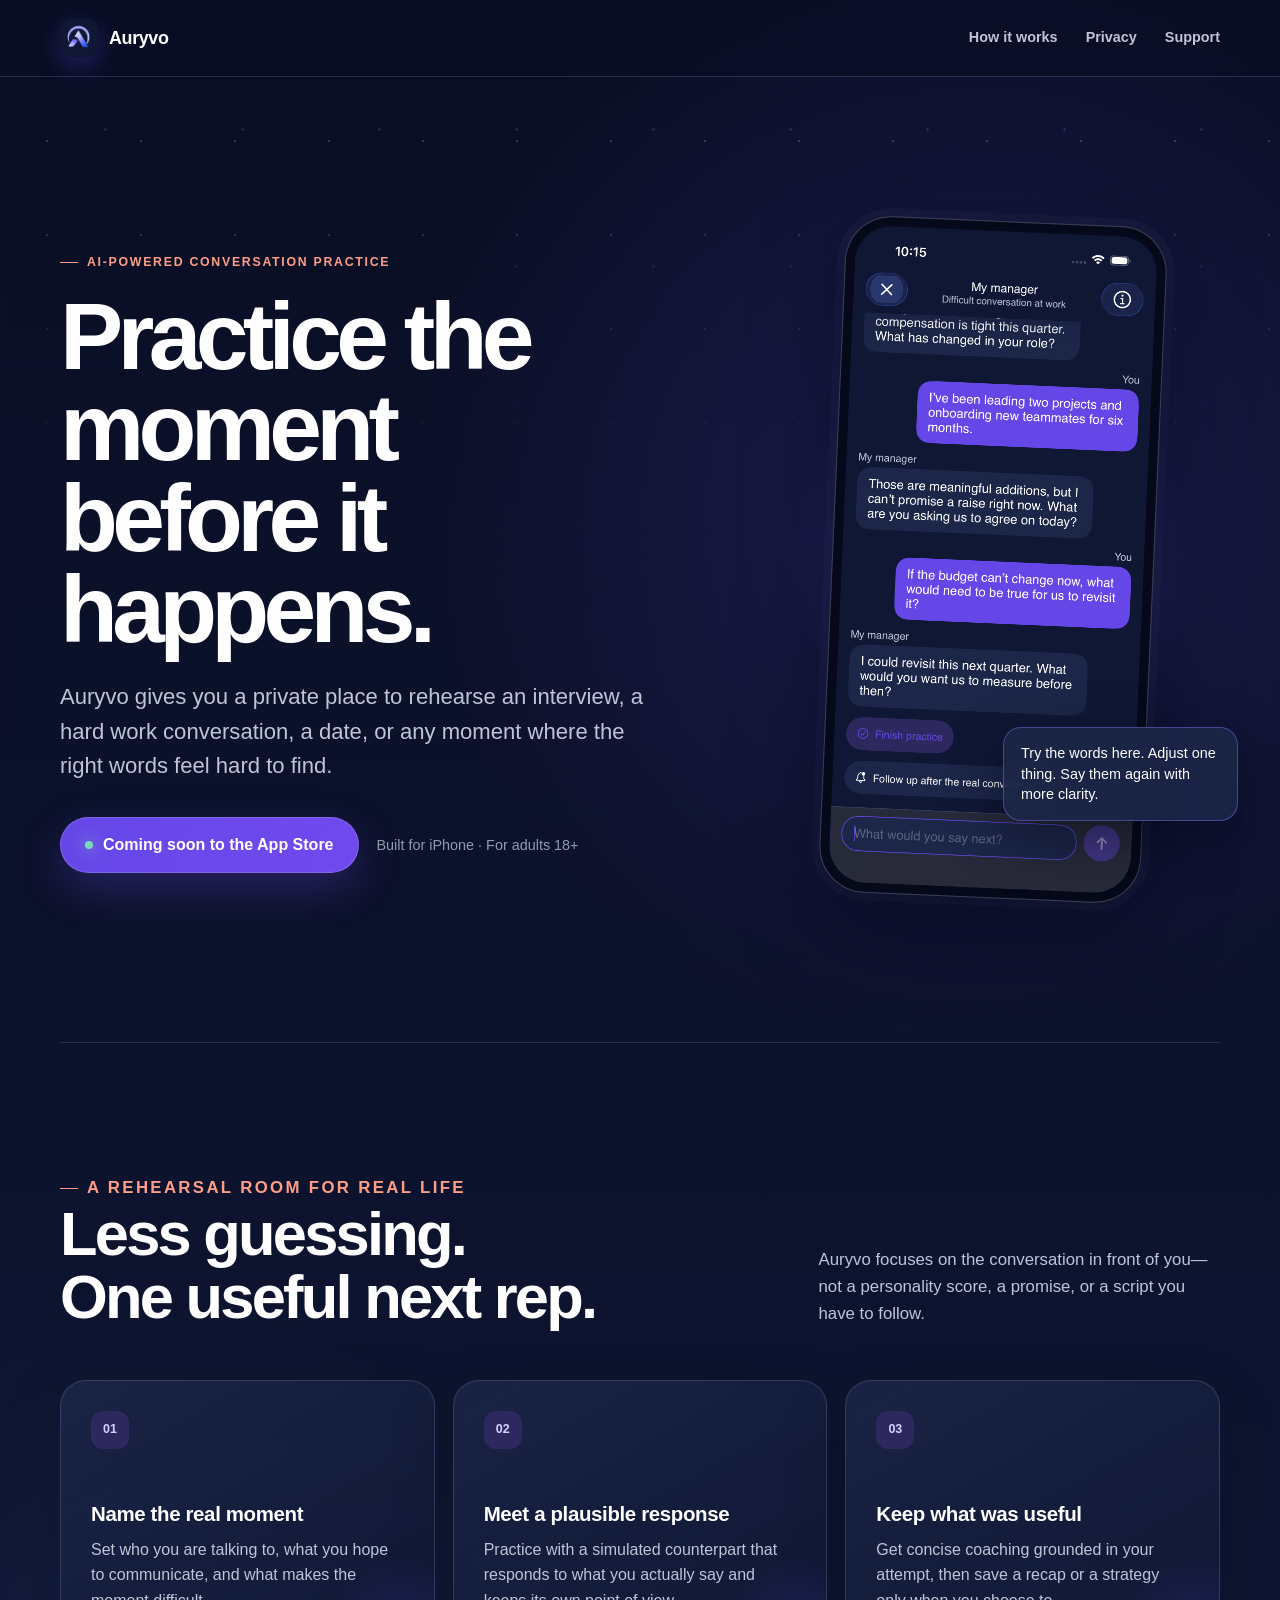
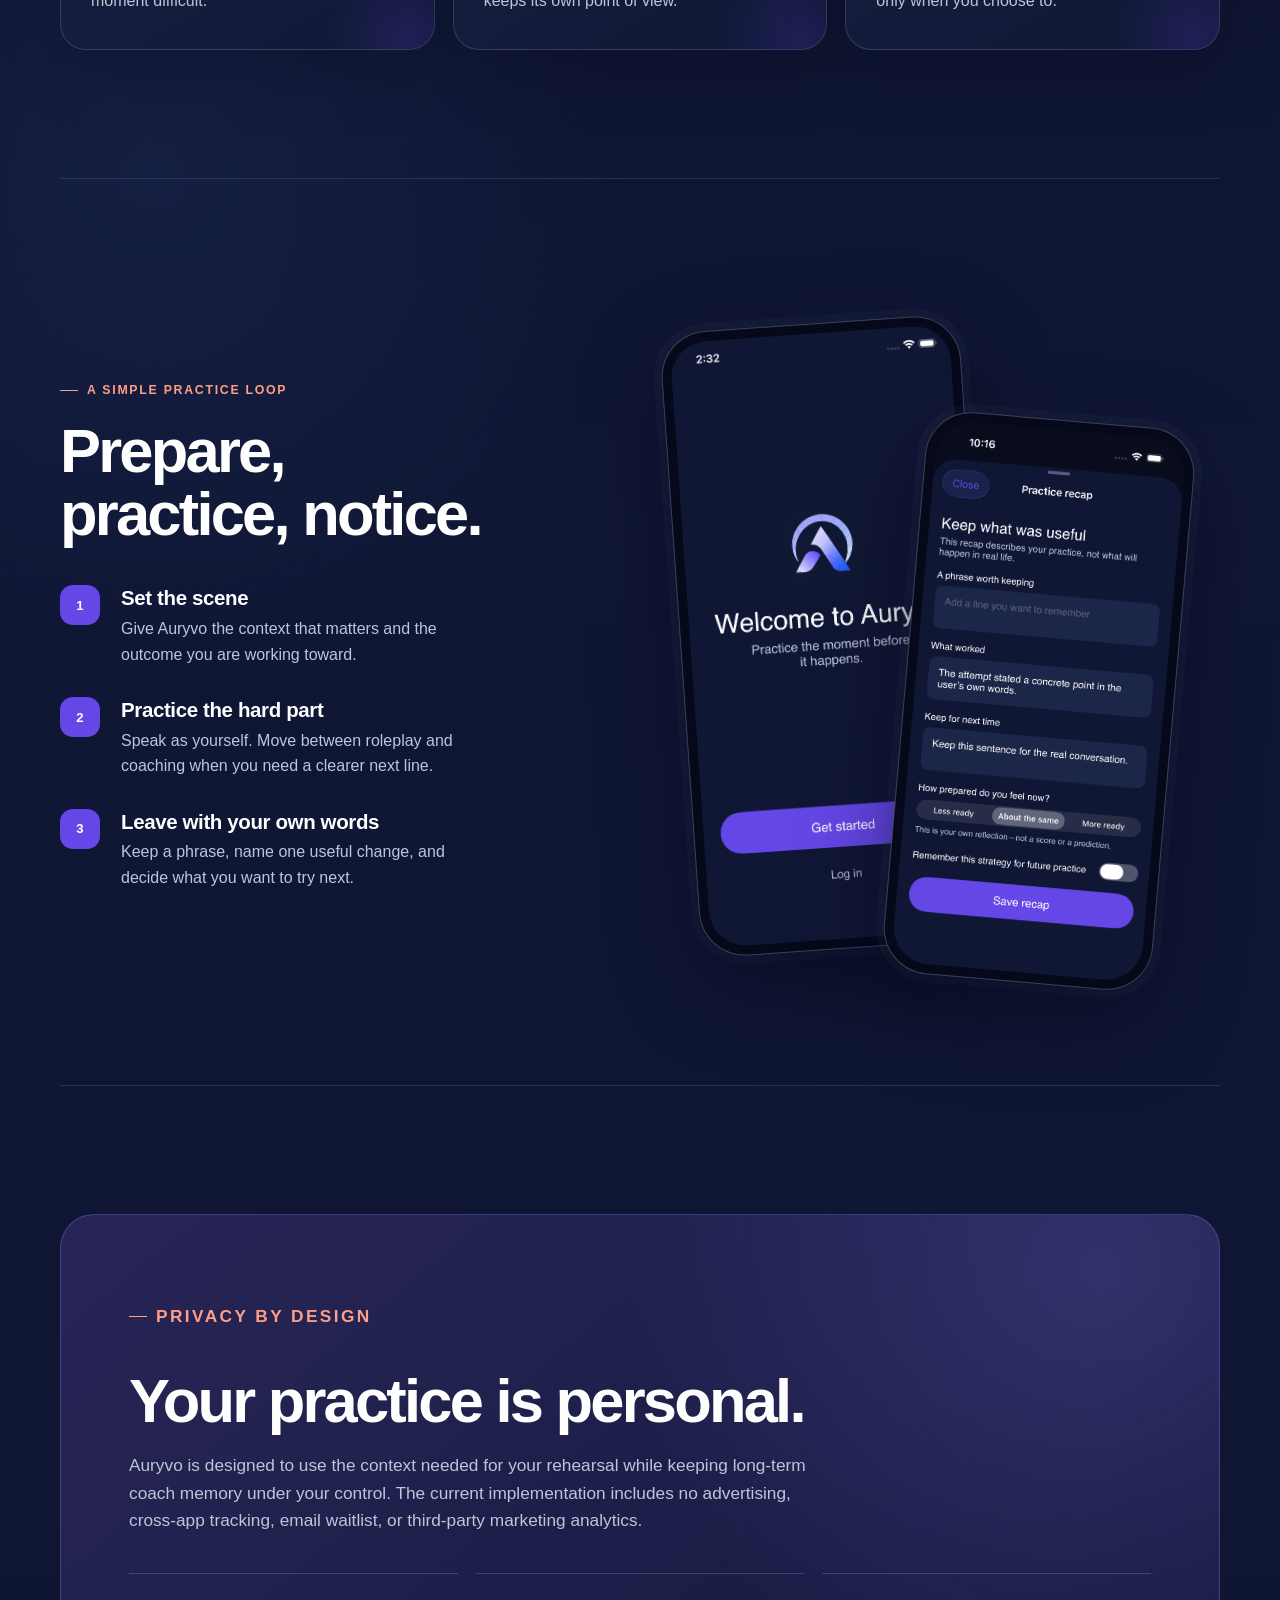
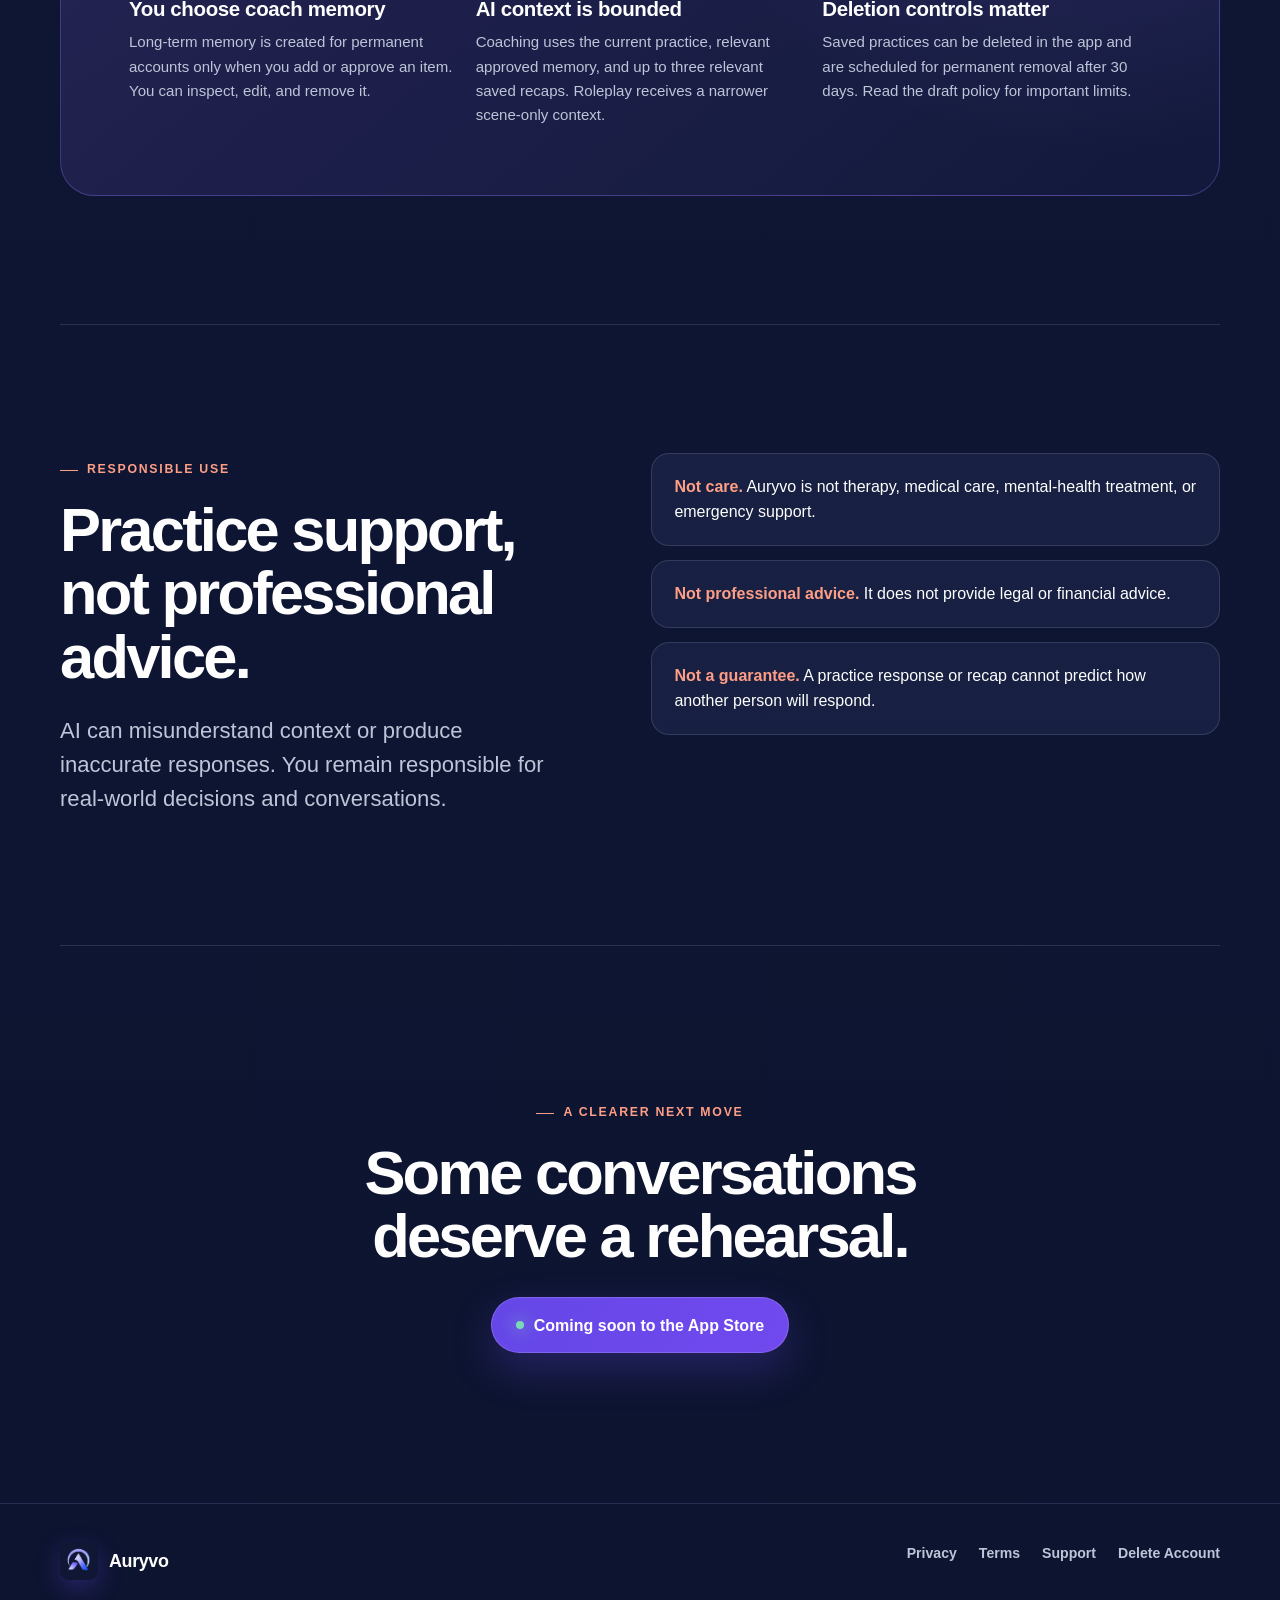
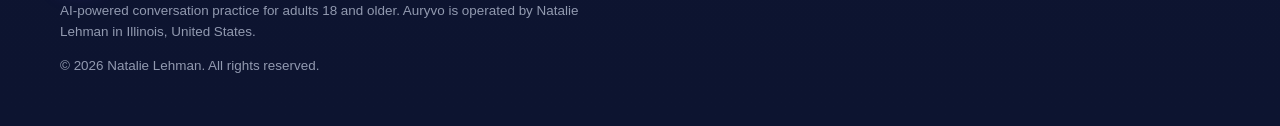
==== index.html @ cd807612 "Launch Auryvo website" ====
<!doctype html>
<html lang="en">
<head>
  <meta charset="utf-8">
  <meta name="viewport" content="width=device-width, initial-scale=1">
  <meta name="theme-color" content="#101735">
  <meta name="description" content="Auryvo is an AI-powered conversation-practice tool that helps you rehearse a real moment, try your words, and keep what was useful.">
  <meta property="og:type" content="website">
  <meta property="og:site_name" content="Auryvo">
  <meta property="og:title" content="Auryvo — Practice the moment before it happens">
  <meta property="og:description" content="Rehearse a real conversation, meet a plausible response, and leave with a clearer next move.">
  <meta property="og:url" content="https://getauryvo.com/">
  <meta property="og:image" content="https://getauryvo.com/assets/app-icon.png">
  <meta property="og:image:width" content="1024">
  <meta property="og:image:height" content="1024">
  <meta property="og:image:alt" content="Auryvo app icon">
  <meta name="twitter:card" content="summary">
  <meta name="twitter:title" content="Auryvo — Practice the moment before it happens">
  <meta name="twitter:description" content="Rehearse a real conversation, meet a plausible response, and leave with a clearer next move.">
  <link rel="canonical" href="https://getauryvo.com/">
  <link rel="icon" type="image/png" href="/assets/brand-icon.png">
  <link rel="stylesheet" href="/assets/styles.css">
  <title>Auryvo — Practice the moment before it happens</title>
</head>
<body>
  <a class="skip-link" href="#main">Skip to main content</a>
  <div class="site-shell">
    <header class="site-header">
      <nav class="nav wrap" aria-label="Main navigation">
        <a class="brand" href="/" aria-current="page">
          <img src="/assets/brand-icon.png" width="38" height="38" alt="">
          <span>Auryvo</span>
        </a>
        <div class="nav-links">
          <a href="#how-it-works">How it works</a>
          <a href="#privacy">Privacy</a>
          <a href="/support/">Support</a>
        </div>
      </nav>
    </header>

    <main id="main">
      <section class="hero wrap" aria-labelledby="hero-title">
        <div class="hero-copy">
          <p class="eyebrow">AI-powered conversation practice</p>
          <h1 id="hero-title">Practice the moment before it happens.</h1>
          <p class="lede">Auryvo gives you a private place to rehearse an interview, a hard work conversation, a date, or any moment where the right words feel hard to find.</p>
          <div class="hero-actions">
            <div class="availability" aria-label="Coming soon to the Apple App Store">Coming soon to the App Store</div>
            <p class="hero-note">Built for iPhone · For adults 18+</p>
          </div>
        </div>
        <div class="hero-visual" aria-label="Preview of a conversation rehearsal in Auryvo">
          <figure class="phone">
            <img src="/assets/roleplay.png" width="1206" height="2622" alt="Auryvo roleplay screen showing a practice conversation with a manager">
          </figure>
          <p class="floating-note">Try the words here. Adjust one thing. Say them again with more clarity.</p>
        </div>
      </section>

      <section class="section section-rule wrap" aria-labelledby="benefits-title">
        <div class="section-heading">
          <div>
            <p class="eyebrow">A rehearsal room for real life</p>
            <h2 id="benefits-title">Less guessing.<br>One useful next rep.</h2>
          </div>
          <p>Auryvo focuses on the conversation in front of you—not a personality score, a promise, or a script you have to follow.</p>
        </div>
        <div class="benefit-grid">
          <article class="feature-card">
            <span class="feature-index" aria-hidden="true">01</span>
            <h3>Name the real moment</h3>
            <p>Set who you are talking to, what you hope to communicate, and what makes the moment difficult.</p>
          </article>
          <article class="feature-card">
            <span class="feature-index" aria-hidden="true">02</span>
            <h3>Meet a plausible response</h3>
            <p>Practice with a simulated counterpart that responds to what you actually say and keeps its own point of view.</p>
          </article>
          <article class="feature-card">
            <span class="feature-index" aria-hidden="true">03</span>
            <h3>Keep what was useful</h3>
            <p>Get concise coaching grounded in your attempt, then save a recap or a strategy only when you choose to.</p>
          </article>
        </div>
      </section>

      <section class="section section-rule wrap" id="how-it-works" aria-labelledby="flow-title">
        <div class="practice-showcase">
          <div>
            <p class="eyebrow">A simple practice loop</p>
            <h2 id="flow-title">Prepare, practice, notice.</h2>
            <ol class="steps">
              <li class="step">
                <span class="step-number" aria-hidden="true">1</span>
                <div>
                  <h3>Set the scene</h3>
                  <p>Give Auryvo the context that matters and the outcome you are working toward.</p>
                </div>
              </li>
              <li class="step">
                <span class="step-number" aria-hidden="true">2</span>
                <div>
                  <h3>Practice the hard part</h3>
                  <p>Speak as yourself. Move between roleplay and coaching when you need a clearer next line.</p>
                </div>
              </li>
              <li class="step">
                <span class="step-number" aria-hidden="true">3</span>
                <div>
                  <h3>Leave with your own words</h3>
                  <p>Keep a phrase, name one useful change, and decide what you want to try next.</p>
                </div>
              </li>
            </ol>
          </div>
          <div class="screen-stack" aria-label="Auryvo welcome and practice recap previews">
            <figure class="phone">
              <img src="/assets/welcome.png" width="1170" height="2532" loading="lazy" alt="Auryvo welcome screen">
            </figure>
            <figure class="phone secondary">
              <img src="/assets/recap.png" width="1206" height="2622" loading="lazy" alt="Auryvo practice recap screen with a user-controlled memory option">
            </figure>
          </div>
        </div>
      </section>

      <section class="section section-rule wrap" id="privacy" aria-labelledby="privacy-title">
        <div class="privacy-panel">
          <p class="eyebrow">Privacy by design</p>
          <h2 id="privacy-title">Your practice is personal.</h2>
          <p>Auryvo is designed to use the context needed for your rehearsal while keeping long-term coach memory under your control. The current implementation includes no advertising, cross-app tracking, email waitlist, or third-party marketing analytics.</p>
          <div class="privacy-grid">
            <article>
              <h3>You choose coach memory</h3>
              <p>Long-term memory is created for permanent accounts only when you add or approve an item. You can inspect, edit, and remove it.</p>
            </article>
            <article>
              <h3>AI context is bounded</h3>
              <p>Coaching uses the current practice, relevant approved memory, and up to three relevant saved recaps. Roleplay receives a narrower scene-only context.</p>
            </article>
            <article>
              <h3>Deletion controls matter</h3>
              <p>Saved practices can be deleted in the app and are scheduled for permanent removal after 30 days. Read the draft policy for important limits.</p>
            </article>
          </div>
        </div>
      </section>

      <section class="section section-rule wrap" aria-labelledby="responsible-title">
        <div class="responsible">
          <div>
            <p class="eyebrow">Responsible use</p>
            <h2 id="responsible-title">Practice support, not professional advice.</h2>
            <p class="lede">AI can misunderstand context or produce inaccurate responses. You remain responsible for real-world decisions and conversations.</p>
          </div>
          <ul class="boundary-list">
            <li><strong>Not care.</strong> Auryvo is not therapy, medical care, mental-health treatment, or emergency support.</li>
            <li><strong>Not professional advice.</strong> It does not provide legal or financial advice.</li>
            <li><strong>Not a guarantee.</strong> A practice response or recap cannot predict how another person will respond.</li>
          </ul>
        </div>
      </section>

      <section class="closing section-rule wrap" aria-labelledby="closing-title">
        <p class="eyebrow">A clearer next move</p>
        <h2 id="closing-title">Some conversations deserve a rehearsal.</h2>
        <div class="availability" aria-label="Coming soon to the Apple App Store">Coming soon to the App Store</div>
      </section>
    </main>

    <footer class="site-footer">
      <div class="footer-inner wrap">
        <div class="footer-meta">
          <a class="brand" href="/">
            <img src="/assets/brand-icon.png" width="38" height="38" alt="">
            <span>Auryvo</span>
          </a>
          <p>AI-powered conversation practice for adults 18 and older. Auryvo is operated by Natalie Lehman in Illinois, United States.</p>
          <p>© 2026 Natalie Lehman. All rights reserved.</p>
        </div>
        <nav class="footer-links" aria-label="Legal and support">
          <a href="/privacy/">Privacy</a>
          <a href="/terms/">Terms</a>
          <a href="/support/">Support</a>
          <a href="/delete-account/">Delete Account</a>
        </nav>
      </div>
    </footer>
  </div>
</body>
</html>
---- assets/styles.css ----
:root {
  color-scheme: dark;
  --ink: #fefefe;
  --muted: #bec5d8;
  --placeholder: #929ab0;
  --surface: #101735;
  --surface-deep: #090e24;
  --panel: #1c2648;
  --panel-violet: #2d285e;
  --border: #3d486b;
  --primary: #6547e7;
  --primary-pressed: #5136c9;
  --violet: #9278ff;
  --blue: #5c8cfd;
  --coral: #ff9e86;
  --success: #7ad9b7;
  --danger: #ff9aae;
  --shadow: 0 30px 90px rgba(2, 5, 20, 0.46);
  --content: 1160px;
}

* {
  box-sizing: border-box;
}

html {
  scroll-behavior: smooth;
  background: var(--surface-deep);
}

body {
  min-width: 320px;
  margin: 0;
  color: var(--ink);
  background:
    radial-gradient(circle at 76% 10%, rgba(101, 71, 231, 0.2), transparent 35rem),
    radial-gradient(circle at 12% 36%, rgba(92, 140, 253, 0.08), transparent 30rem),
    linear-gradient(180deg, var(--surface-deep) 0%, var(--surface) 42%, #0d1430 100%);
  font-family: "Satoshi", ui-sans-serif, -apple-system, BlinkMacSystemFont, "Segoe UI", sans-serif;
  font-size: 16px;
  line-height: 1.6;
  -webkit-font-smoothing: antialiased;
  text-rendering: optimizeLegibility;
}

body::before {
  position: fixed;
  z-index: 0;
  inset: 0;
  pointer-events: none;
  content: "";
  opacity: 0.4;
  background-image:
    radial-gradient(circle, rgba(255, 255, 255, 0.62) 0 1px, transparent 1.4px),
    radial-gradient(circle, rgba(146, 120, 255, 0.72) 0 1px, transparent 1.5px);
  background-position: 0 0, 37px 61px;
  background-size: 94px 94px, 137px 137px;
  mask-image: linear-gradient(to bottom, black 0%, transparent 56%);
  animation: sky-drift 26s linear infinite alternate;
}

@keyframes sky-drift {
  to { transform: translate3d(0, 18px, 0); }
}

@media (prefers-reduced-motion: reduce) {
  html { scroll-behavior: auto; }
  body::before { animation: none; }
  *, *::before, *::after {
    animation-duration: 0.01ms !important;
    animation-iteration-count: 1 !important;
    transition-duration: 0.01ms !important;
  }
}

img {
  display: block;
  max-width: 100%;
}

a {
  color: #c8bdff;
  text-decoration-thickness: 0.08em;
  text-underline-offset: 0.22em;
}

a:hover {
  color: #e4deff;
}

a:focus-visible,
button:focus-visible,
[tabindex]:focus-visible {
  outline: 3px solid var(--coral);
  outline-offset: 4px;
  border-radius: 8px;
}

.skip-link {
  position: fixed;
  z-index: 100;
  top: 12px;
  left: 12px;
  padding: 10px 16px;
  color: var(--surface-deep);
  background: var(--ink);
  border-radius: 999px;
  transform: translateY(-150%);
}

.skip-link:focus {
  transform: translateY(0);
}

.site-shell {
  position: relative;
  z-index: 1;
  min-height: 100vh;
  overflow: hidden;
}

.wrap {
  width: min(var(--content), calc(100% - 40px));
  margin-inline: auto;
}

.site-header {
  border-bottom: 1px solid rgba(61, 72, 107, 0.56);
  background: rgba(9, 14, 36, 0.7);
  backdrop-filter: blur(18px);
}

.nav {
  display: flex;
  min-height: 76px;
  align-items: center;
  justify-content: space-between;
  gap: 28px;
}

.brand {
  display: inline-flex;
  align-items: center;
  gap: 11px;
  color: var(--ink);
  font-size: 1.12rem;
  font-weight: 700;
  letter-spacing: -0.02em;
  text-decoration: none;
}

.brand img {
  width: 38px;
  height: 38px;
  border-radius: 10px;
  box-shadow: 0 8px 24px rgba(101, 71, 231, 0.32);
}

.nav-links {
  display: flex;
  align-items: center;
  gap: clamp(14px, 2.2vw, 28px);
}

.nav-links a {
  color: var(--muted);
  font-size: 0.9rem;
  font-weight: 650;
  text-decoration: none;
}

.nav-links a[aria-current="page"],
.nav-links a:hover {
  color: var(--ink);
}

main {
  display: block;
}

.hero {
  display: grid;
  min-height: 780px;
  grid-template-columns: minmax(0, 1.04fr) minmax(340px, 0.78fr);
  align-items: center;
  gap: clamp(48px, 8vw, 110px);
  padding-block: clamp(76px, 10vw, 132px);
}

.hero-copy {
  max-width: 690px;
}

.eyebrow {
  display: inline-flex;
  align-items: center;
  gap: 9px;
  margin: 0 0 18px;
  color: var(--coral);
  font-size: 0.77rem;
  font-weight: 800;
  letter-spacing: 0.14em;
  text-transform: uppercase;
}

.eyebrow::before {
  width: 18px;
  height: 1px;
  content: "";
  background: currentColor;
}

h1,
h2,
h3 {
  color: var(--ink);
  font-weight: 650;
  text-wrap: balance;
}

h1 {
  max-width: 880px;
  margin: 0;
  font-size: clamp(3.3rem, 7.4vw, 6.7rem);
  line-height: 0.96;
  letter-spacing: -0.06em;
}

h2 {
  margin: 0;
  font-size: clamp(2.2rem, 4.8vw, 4.3rem);
  line-height: 1.03;
  letter-spacing: -0.045em;
}

h3 {
  margin: 0;
  font-size: 1.28rem;
  line-height: 1.25;
  letter-spacing: -0.018em;
}

p,
li {
  color: var(--muted);
}

.lede {
  max-width: 640px;
  margin: 26px 0 0;
  font-size: clamp(1.13rem, 2vw, 1.38rem);
  line-height: 1.55;
}

.hero-actions {
  display: flex;
  flex-wrap: wrap;
  align-items: center;
  gap: 18px;
  margin-top: 34px;
}

.availability {
  display: inline-flex;
  min-height: 56px;
  align-items: center;
  justify-content: center;
  gap: 10px;
  padding: 0 24px;
  color: white;
  background: linear-gradient(110deg, var(--primary), #7149ee);
  border: 1px solid rgba(255, 255, 255, 0.16);
  border-radius: 999px;
  box-shadow: 0 16px 42px rgba(101, 71, 231, 0.28);
  font-weight: 720;
}

.availability::before {
  width: 8px;
  height: 8px;
  content: "";
  background: var(--success);
  border-radius: 999px;
  box-shadow: 0 0 16px var(--success);
}

.hero-note {
  margin: 0;
  color: var(--placeholder);
  font-size: 0.9rem;
}

.hero-visual {
  position: relative;
  display: flex;
  min-height: 610px;
  align-items: center;
  justify-content: center;
}

.hero-visual::before {
  position: absolute;
  width: 430px;
  max-width: 92vw;
  aspect-ratio: 1;
  content: "";
  background: radial-gradient(circle, rgba(146, 120, 255, 0.4), rgba(92, 140, 253, 0.08) 46%, transparent 70%);
  filter: blur(4px);
}

.phone {
  position: relative;
  z-index: 1;
  width: min(322px, 76vw);
  padding: 9px;
  overflow: hidden;
  background: #05091a;
  border: 1px solid rgba(194, 204, 237, 0.28);
  border-radius: 46px;
  box-shadow: var(--shadow), 0 0 0 8px rgba(61, 72, 107, 0.13);
  transform: rotate(2.5deg);
}

.phone img {
  width: 100%;
  height: auto;
  border-radius: 37px;
}

.floating-note {
  position: absolute;
  z-index: 2;
  right: -4%;
  bottom: 11%;
  max-width: 235px;
  padding: 15px 17px;
  color: var(--ink);
  background: rgba(28, 38, 72, 0.9);
  border: 1px solid rgba(146, 120, 255, 0.4);
  border-radius: 18px;
  box-shadow: 0 18px 54px rgba(1, 4, 17, 0.45);
  backdrop-filter: blur(16px);
  font-size: 0.9rem;
  line-height: 1.45;
}

.section {
  padding-block: clamp(76px, 10vw, 128px);
}

.section-rule {
  border-top: 1px solid rgba(61, 72, 107, 0.56);
}

.section-heading {
  display: grid;
  grid-template-columns: minmax(0, 1.05fr) minmax(260px, 0.6fr);
  align-items: end;
  gap: 56px;
  margin-bottom: 52px;
}

.section-heading p {
  max-width: 500px;
  margin: 0;
  font-size: 1.05rem;
}

.benefit-grid,
.privacy-grid,
.support-grid {
  display: grid;
  grid-template-columns: repeat(3, minmax(0, 1fr));
  gap: 18px;
}

.feature-card,
.support-card {
  position: relative;
  min-height: 270px;
  padding: 30px;
  overflow: hidden;
  background: linear-gradient(150deg, rgba(28, 38, 72, 0.86), rgba(16, 23, 53, 0.78));
  border: 1px solid rgba(61, 72, 107, 0.76);
  border-radius: 26px;
  box-shadow: 0 22px 65px rgba(2, 5, 20, 0.17);
}

.feature-card::after {
  position: absolute;
  right: -60px;
  bottom: -75px;
  width: 170px;
  height: 170px;
  content: "";
  background: radial-gradient(circle, rgba(101, 71, 231, 0.19), transparent 68%);
}

.feature-index {
  display: inline-flex;
  width: 38px;
  height: 38px;
  align-items: center;
  justify-content: center;
  margin-bottom: 52px;
  color: #d8d0ff;
  background: var(--panel-violet);
  border-radius: 12px;
  font-size: 0.78rem;
  font-weight: 800;
}

.feature-card p,
.support-card p {
  margin: 10px 0 0;
}

.practice-showcase {
  display: grid;
  grid-template-columns: minmax(0, 0.78fr) minmax(430px, 1.15fr);
  align-items: center;
  gap: clamp(46px, 8vw, 108px);
}

.steps {
  display: grid;
  gap: 30px;
  margin: 40px 0 0;
  padding: 0;
  list-style: none;
}

.step {
  display: grid;
  grid-template-columns: 44px 1fr;
  gap: 17px;
}

.step-number {
  display: inline-flex;
  width: 40px;
  height: 40px;
  align-items: center;
  justify-content: center;
  color: var(--ink);
  background: var(--primary);
  border-radius: 13px;
  font-size: 0.82rem;
  font-weight: 800;
}

.step p {
  margin: 5px 0 0;
}

.screen-stack {
  position: relative;
  min-height: 650px;
}

.screen-stack .phone {
  position: absolute;
  top: 0;
  left: 8%;
  width: min(300px, 62vw);
  transform: rotate(-4deg);
}

.screen-stack .phone.secondary {
  z-index: 2;
  top: 96px;
  right: 1%;
  left: auto;
  width: min(270px, 56vw);
  transform: rotate(5deg);
}

.privacy-panel {
  position: relative;
  padding: clamp(32px, 6vw, 68px);
  overflow: hidden;
  background:
    radial-gradient(circle at 90% 10%, rgba(146, 120, 255, 0.2), transparent 30rem),
    linear-gradient(140deg, rgba(45, 40, 94, 0.84), rgba(18, 26, 60, 0.92));
  border: 1px solid rgba(146, 120, 255, 0.32);
  border-radius: 34px;
}

.privacy-panel > p {
  max-width: 700px;
  margin: 20px 0 38px;
  font-size: 1.08rem;
}

.privacy-grid article {
  padding: 22px 0 0;
  border-top: 1px solid rgba(190, 197, 216, 0.22);
}

.privacy-grid p {
  margin: 9px 0 0;
  font-size: 0.94rem;
}

.responsible {
  display: grid;
  grid-template-columns: minmax(0, 0.86fr) minmax(340px, 1fr);
  align-items: start;
  gap: clamp(46px, 8vw, 110px);
}

.boundary-list {
  display: grid;
  gap: 14px;
  margin: 0;
  padding: 0;
  list-style: none;
}

.boundary-list li {
  padding: 20px 22px;
  color: var(--ink);
  background: rgba(28, 38, 72, 0.72);
  border: 1px solid rgba(61, 72, 107, 0.72);
  border-radius: 18px;
}

.boundary-list strong {
  color: var(--coral);
}

.closing {
  padding-block: clamp(90px, 12vw, 150px);
  text-align: center;
}

.closing h2 {
  max-width: 850px;
  margin-inline: auto;
}

.closing .availability {
  margin-top: 30px;
}

.site-footer {
  padding-block: 38px 50px;
  border-top: 1px solid rgba(61, 72, 107, 0.56);
}

.footer-inner {
  display: flex;
  align-items: flex-start;
  justify-content: space-between;
  gap: 32px;
}

.footer-meta {
  max-width: 520px;
}

.footer-meta p {
  margin: 12px 0 0;
  color: var(--placeholder);
  font-size: 0.84rem;
}

.footer-links {
  display: flex;
  flex-wrap: wrap;
  justify-content: flex-end;
  gap: 12px 22px;
}

.footer-links a {
  color: var(--muted);
  font-size: 0.88rem;
  font-weight: 650;
  text-decoration: none;
}

/* Legal and support pages */
.page-hero {
  max-width: 850px;
  padding: clamp(72px, 10vw, 120px) 0 44px;
}

.page-hero h1 {
  font-size: clamp(3rem, 7vw, 5.7rem);
}

.page-hero .lede {
  max-width: 760px;
}

.draft-notice,
.alert-note,
.info-note {
  padding: 18px 20px;
  border-radius: 16px;
}

.draft-notice {
  margin-top: 30px;
  color: #ffe1d8;
  background: rgba(255, 158, 134, 0.09);
  border: 1px solid rgba(255, 158, 134, 0.38);
}

.draft-notice strong,
.alert-note strong,
.info-note strong {
  color: var(--ink);
}

.legal-layout {
  display: grid;
  grid-template-columns: minmax(180px, 240px) minmax(0, 760px);
  align-items: start;
  justify-content: space-between;
  gap: clamp(42px, 8vw, 100px);
  padding-bottom: 120px;
}

.legal-toc {
  position: sticky;
  top: 28px;
  display: grid;
  gap: 8px;
  padding: 18px;
  background: rgba(28, 38, 72, 0.58);
  border: 1px solid rgba(61, 72, 107, 0.68);
  border-radius: 18px;
}

.legal-toc strong {
  margin: 0 0 6px;
  font-size: 0.78rem;
  letter-spacing: 0.12em;
  text-transform: uppercase;
}

.legal-toc a {
  color: var(--muted);
  font-size: 0.86rem;
  text-decoration: none;
}

.legal-copy {
  min-width: 0;
}

.legal-copy section {
  padding: 34px 0;
  border-top: 1px solid rgba(61, 72, 107, 0.62);
  scroll-margin-top: 24px;
}

.legal-copy section:first-child {
  border-top: 0;
}

.legal-copy h2 {
  margin-bottom: 18px;
  font-size: clamp(1.7rem, 3.2vw, 2.25rem);
  letter-spacing: -0.03em;
}

.legal-copy h3 {
  margin-top: 28px;
  margin-bottom: 8px;
}

.legal-copy p,
.legal-copy li {
  line-height: 1.72;
}

.legal-copy ul,
.legal-copy ol {
  padding-left: 1.35rem;
}

.legal-copy li + li {
  margin-top: 10px;
}

.legal-copy strong {
  color: var(--ink);
}

.alert-note {
  margin-block: 20px;
  color: #ffd9e1;
  background: rgba(255, 154, 174, 0.08);
  border-left: 3px solid var(--danger);
}

.info-note {
  margin-block: 20px;
  background: rgba(92, 140, 253, 0.08);
  border-left: 3px solid var(--blue);
}

.support-intro {
  display: grid;
  grid-template-columns: minmax(0, 1fr) auto;
  align-items: end;
  gap: 36px;
  padding-bottom: 52px;
}

.email-link {
  display: inline-flex;
  min-height: 54px;
  align-items: center;
  justify-content: center;
  padding: 0 22px;
  color: white;
  background: var(--primary);
  border-radius: 999px;
  font-weight: 720;
  text-decoration: none;
  white-space: nowrap;
}

.support-grid {
  padding-bottom: 70px;
}

.support-card {
  min-height: 220px;
}

.support-card h2 {
  font-size: 1.45rem;
  letter-spacing: -0.02em;
}

.support-card ul {
  margin: 14px 0 0;
  padding-left: 1.2rem;
}

.crisis-panel {
  margin-bottom: 120px;
  padding: clamp(28px, 5vw, 50px);
  background: rgba(64, 32, 44, 0.54);
  border: 1px solid rgba(255, 154, 174, 0.34);
  border-radius: 28px;
}

.crisis-panel h2 {
  font-size: clamp(1.8rem, 3vw, 2.6rem);
}

.crisis-panel p:last-child {
  margin-bottom: 0;
}

@media (max-width: 900px) {
  .hero {
    min-height: auto;
    grid-template-columns: 1fr;
    padding-top: 88px;
  }

  .hero-copy {
    max-width: 760px;
  }

  .hero-visual {
    min-height: 580px;
  }

  .floating-note {
    right: 10%;
  }

  .section-heading,
  .practice-showcase,
  .responsible {
    grid-template-columns: 1fr;
  }

  .section-heading {
    gap: 20px;
  }

  .benefit-grid,
  .privacy-grid {
    grid-template-columns: 1fr;
  }

  .feature-card {
    min-height: auto;
  }

  .feature-index {
    margin-bottom: 34px;
  }

  .practice-showcase {
    gap: 60px;
  }

  .screen-stack {
    width: min(620px, 100%);
    margin-inline: auto;
  }

  .legal-layout {
    grid-template-columns: 1fr;
  }

  .legal-toc {
    position: static;
    grid-template-columns: repeat(2, minmax(0, 1fr));
  }

  .legal-toc strong {
    grid-column: 1 / -1;
  }

  .support-grid {
    grid-template-columns: repeat(2, minmax(0, 1fr));
  }
}

@media (max-width: 680px) {
  .wrap {
    width: min(100% - 28px, var(--content));
  }

  .nav {
    min-height: auto;
    align-items: flex-start;
    flex-direction: column;
    gap: 14px;
    padding-block: 16px 18px;
  }

  .nav-links {
    width: 100%;
    padding-bottom: 2px;
    overflow-x: auto;
    gap: 20px;
  }

  .nav-links a {
    flex: 0 0 auto;
  }

  .hero {
    gap: 26px;
    padding-top: 66px;
  }

  h1 {
    font-size: clamp(3rem, 16vw, 4.5rem);
  }

  .hero-actions {
    align-items: flex-start;
    flex-direction: column;
  }

  .hero-visual {
    min-height: 540px;
  }

  .phone {
    width: min(286px, 78vw);
    border-radius: 40px;
  }

  .phone img {
    border-radius: 32px;
  }

  .floating-note {
    right: 1%;
    bottom: 5%;
  }

  .screen-stack {
    min-height: 570px;
  }

  .screen-stack .phone {
    left: 0;
    width: 58vw;
  }

  .screen-stack .phone.secondary {
    right: 0;
    width: 53vw;
  }

  .footer-inner {
    align-items: flex-start;
    flex-direction: column;
  }

  .support-intro {
    grid-template-columns: 1fr;
  }

  .footer-links {
    justify-content: flex-start;
  }

  .legal-toc,
  .support-grid {
    grid-template-columns: 1fr;
  }

  .legal-toc strong {
    grid-column: auto;
  }
}

@media (max-width: 400px) {
  .availability {
    width: 100%;
    padding-inline: 16px;
  }

  .floating-note {
    max-width: 190px;
    font-size: 0.82rem;
  }
}
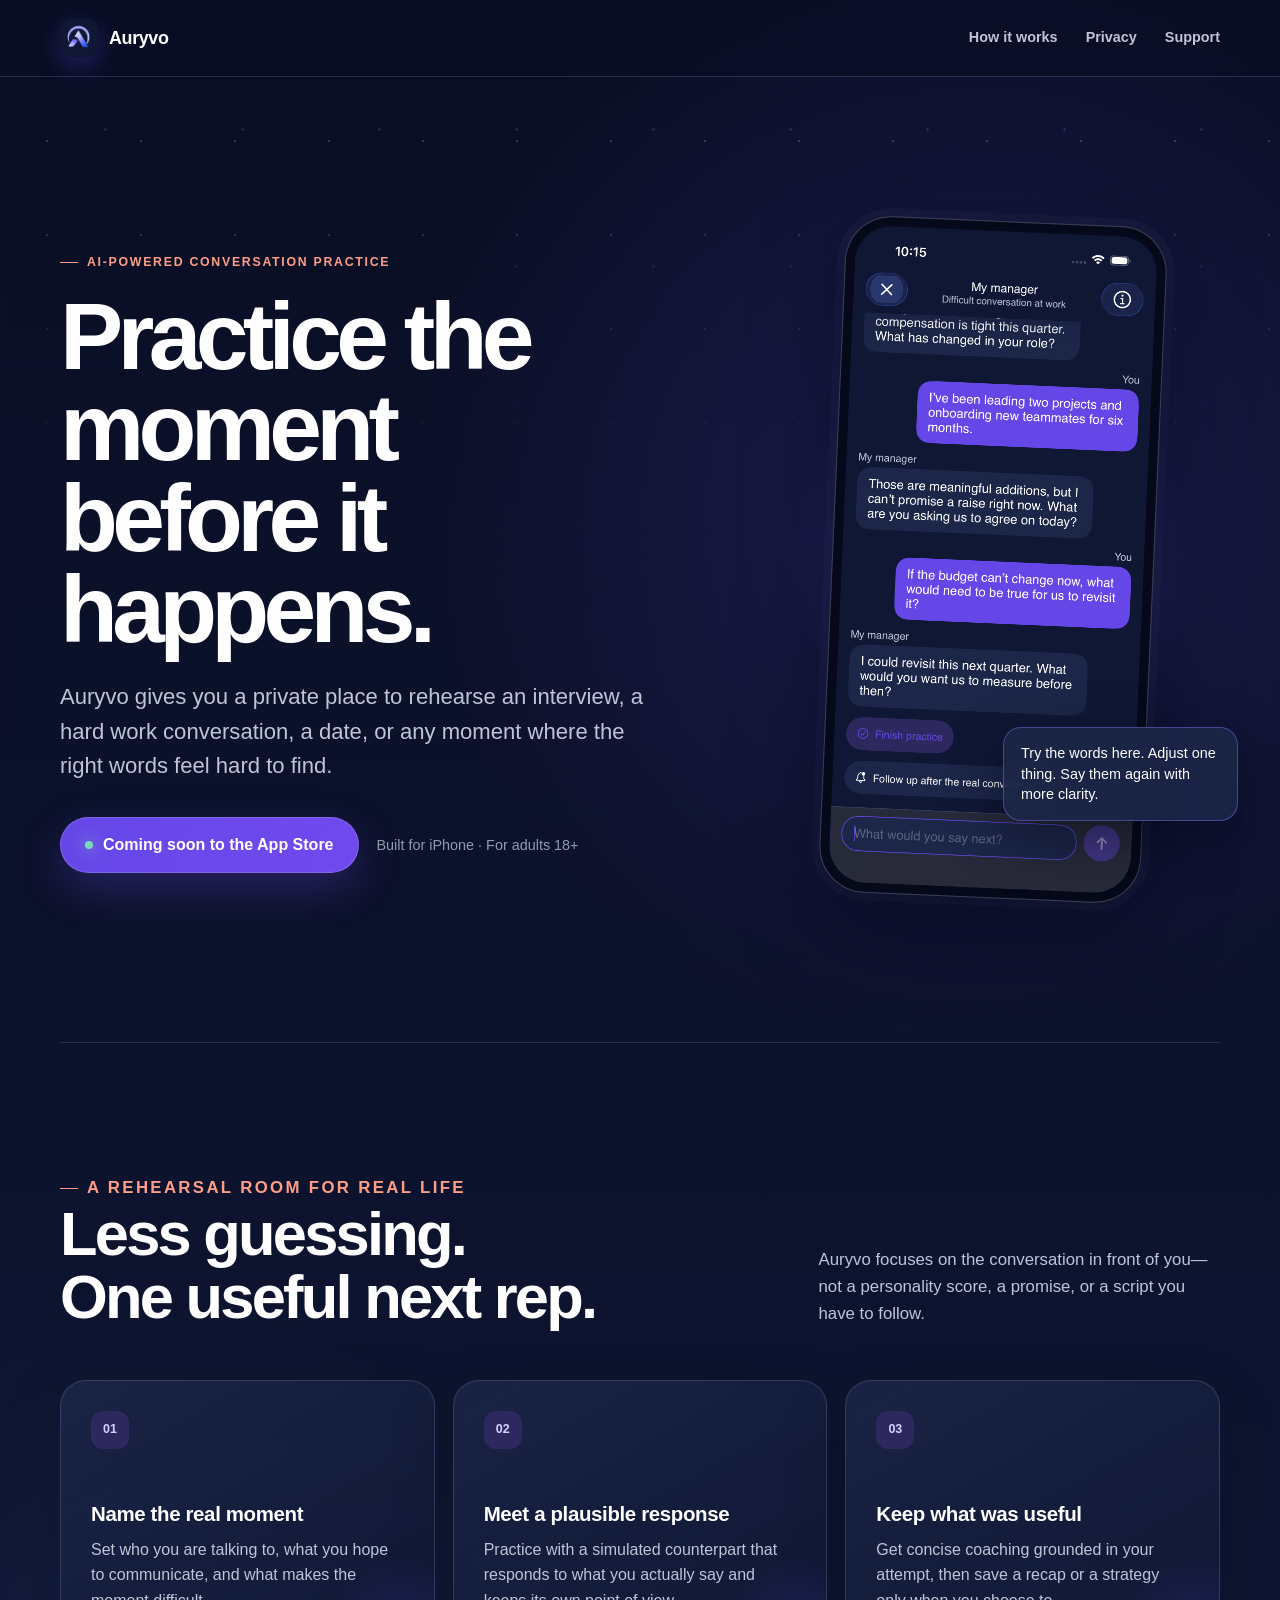
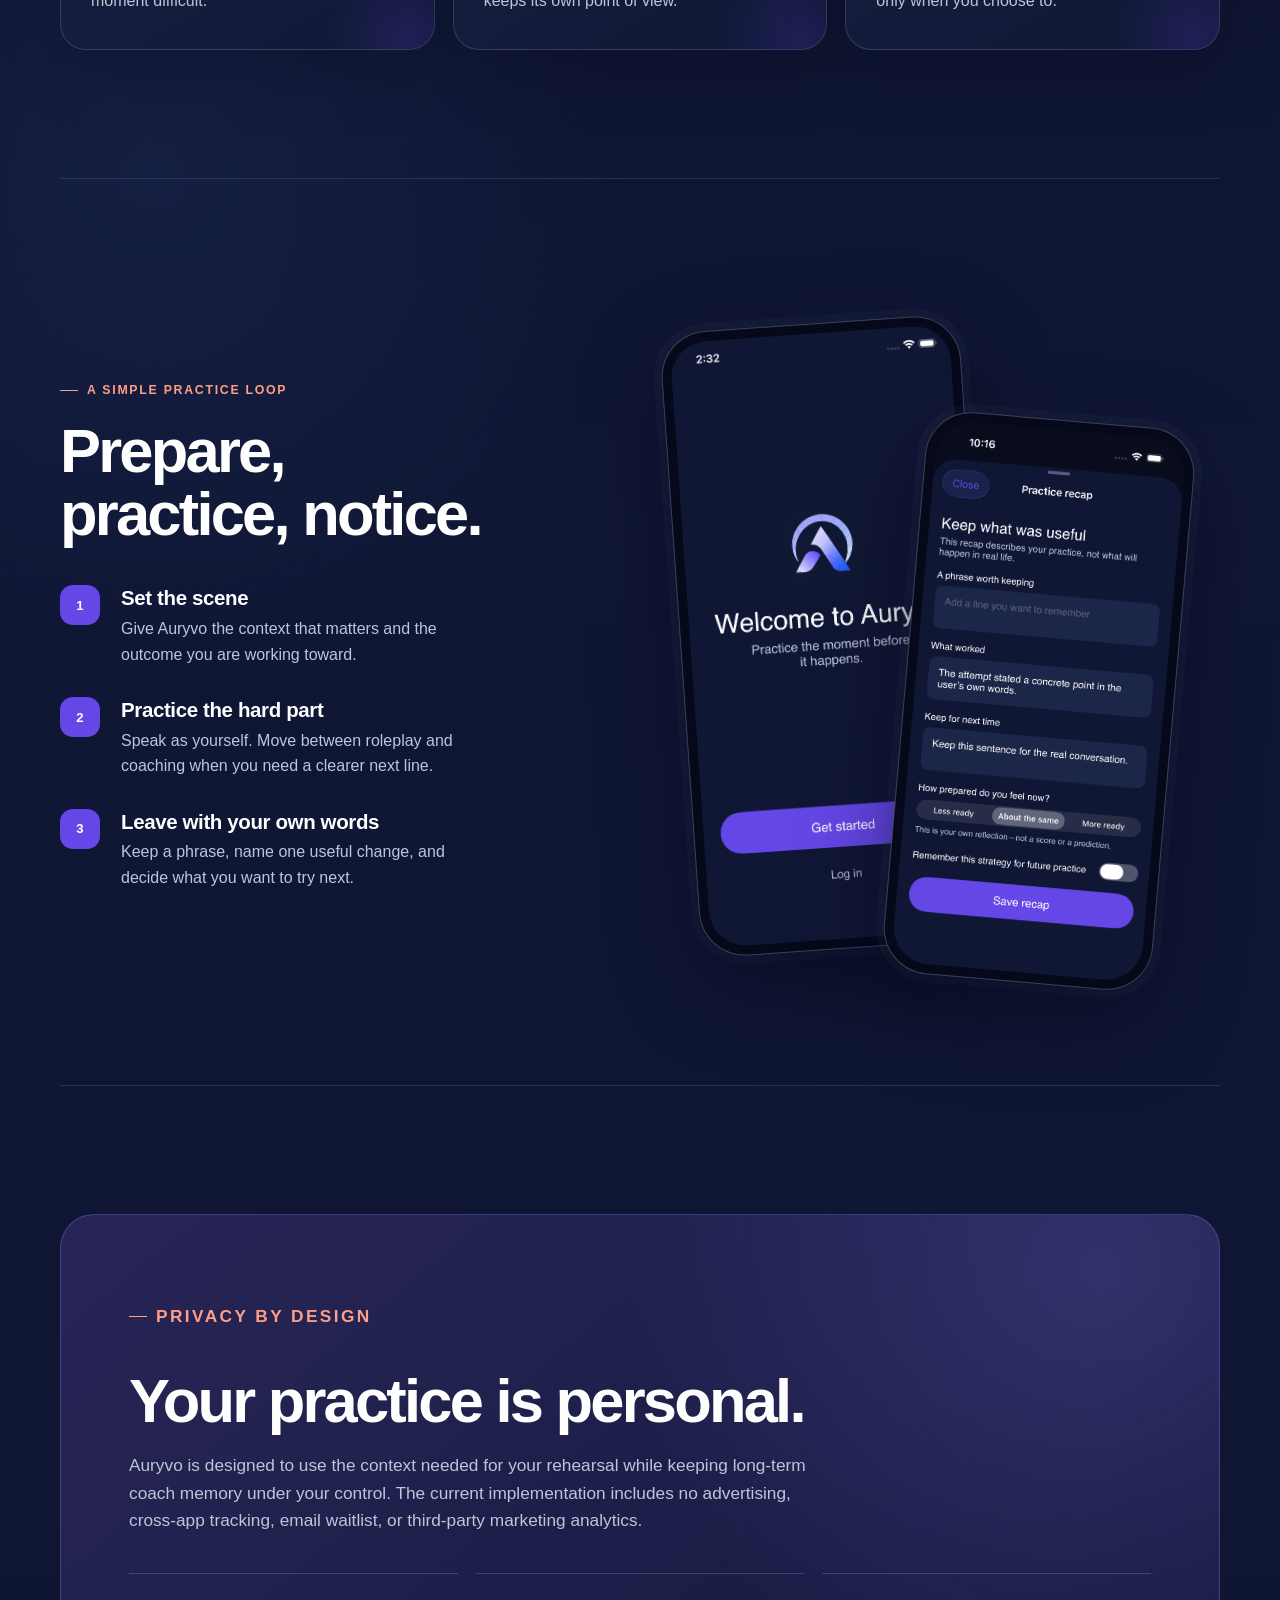
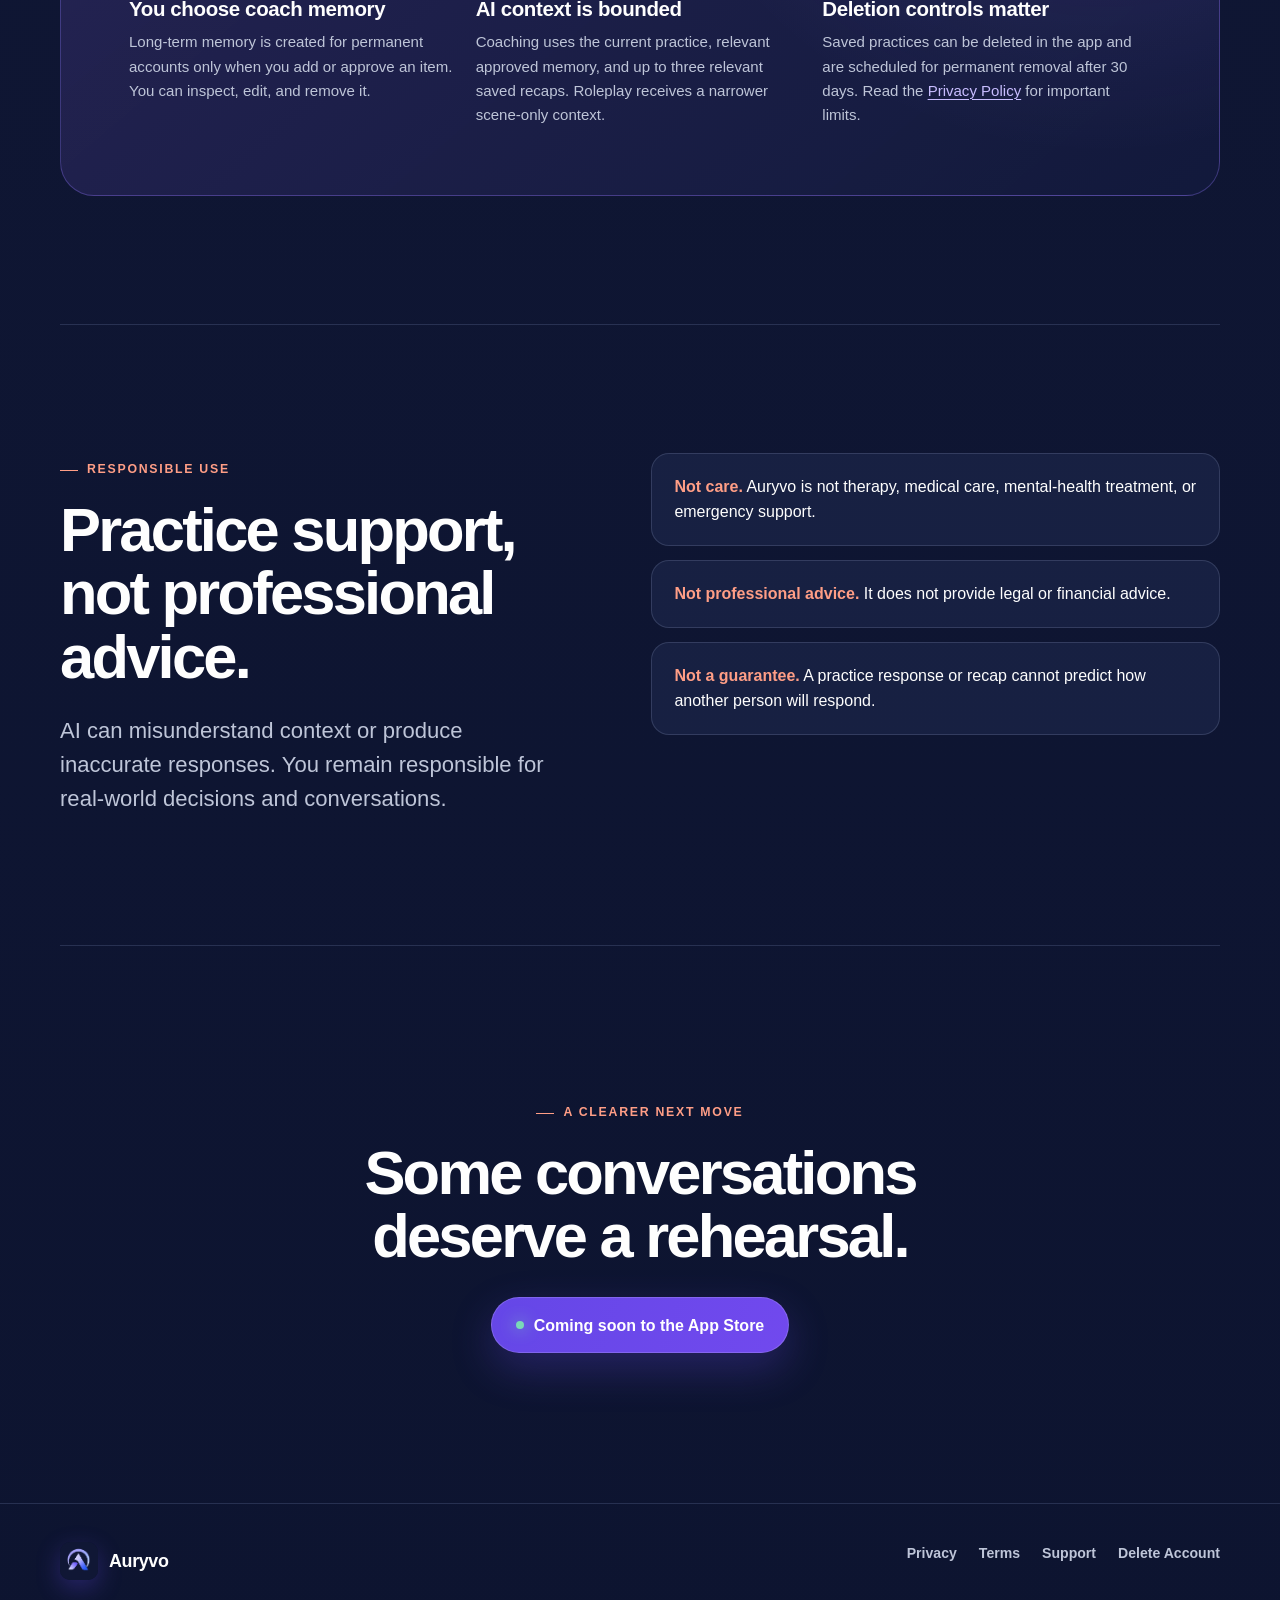
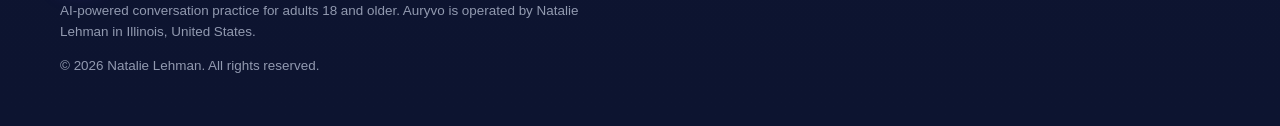
==== commit fa4690ee: "Remove final draft label" ====
--- a/index.html
+++ b/index.html
@@ -141,7 +141,7 @@
             </article>
             <article>
               <h3>Deletion controls matter</h3>
-              <p>Saved practices can be deleted in the app and are scheduled for permanent removal after 30 days. Read the draft policy for important limits.</p>
+              <p>Saved practices can be deleted in the app and are scheduled for permanent removal after 30 days. Read the <a href="/privacy/">Privacy Policy</a> for important limits.</p>
             </article>
           </div>
         </div>
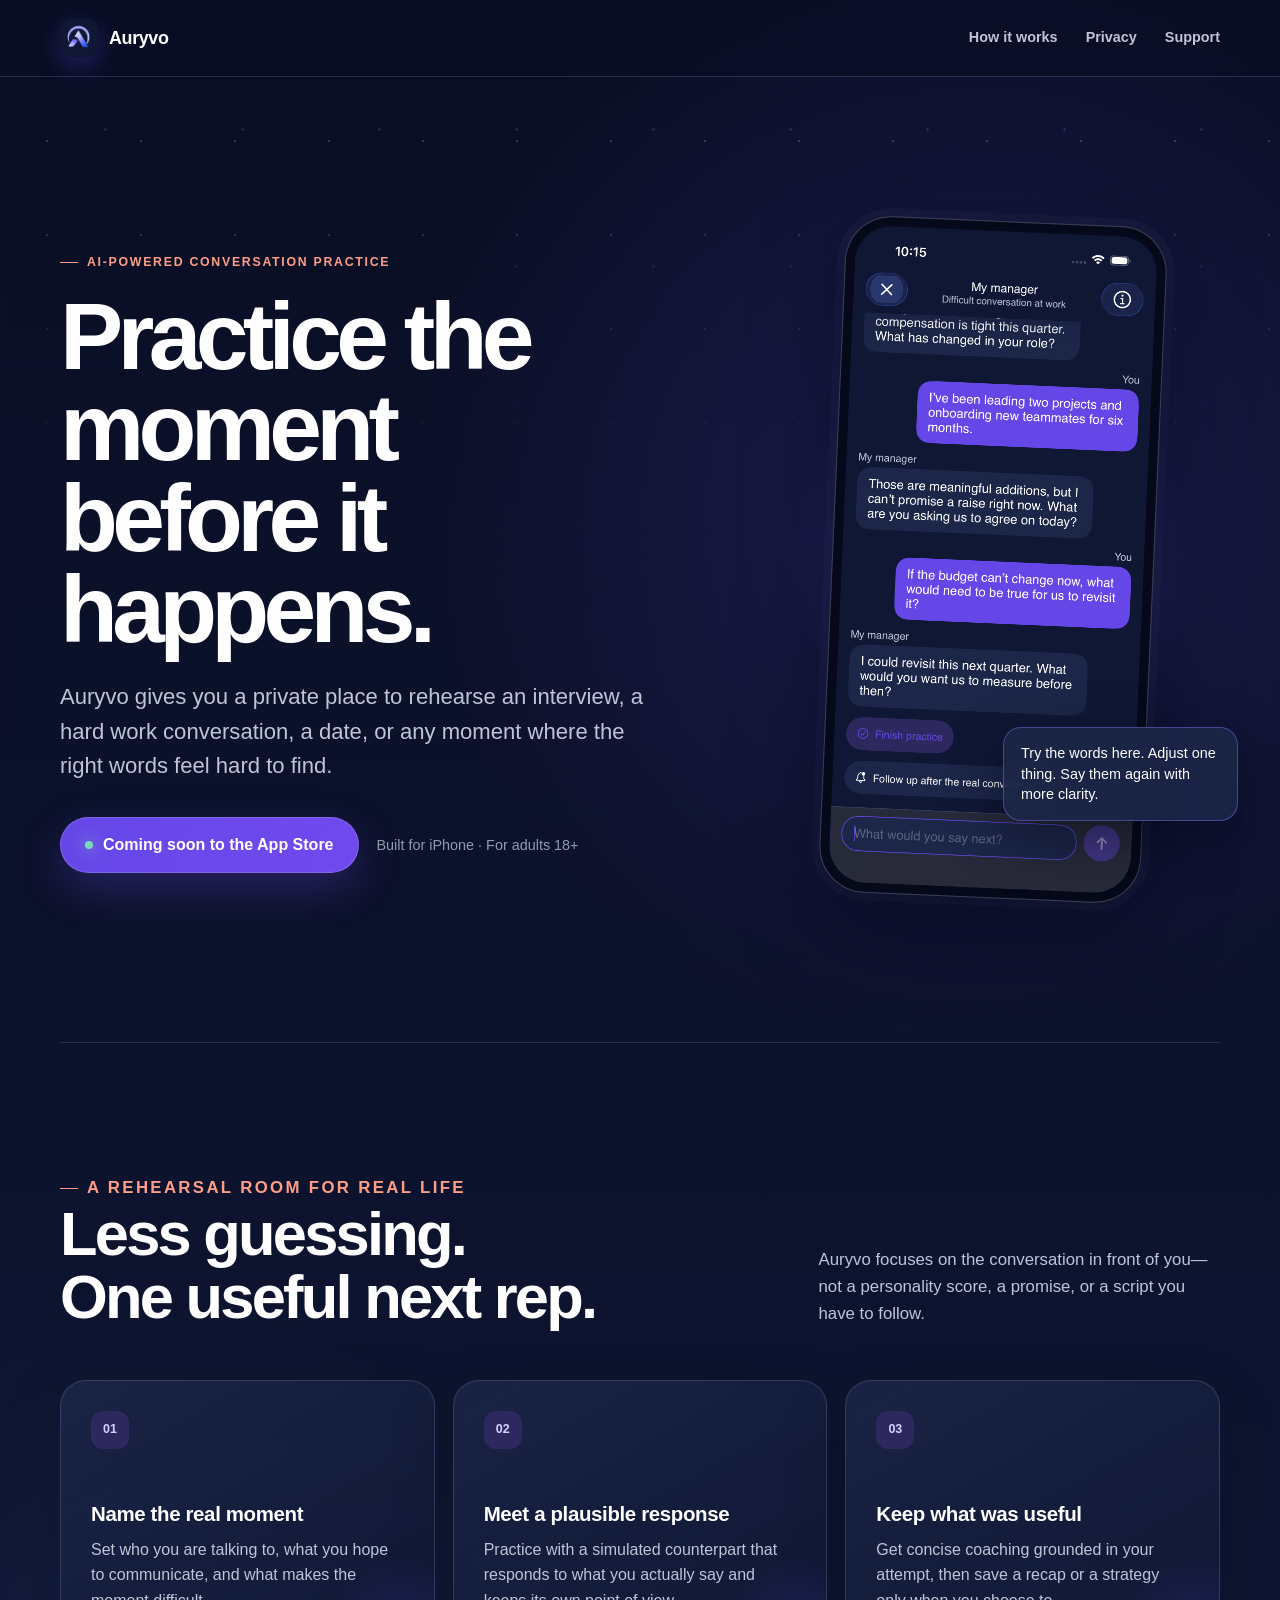
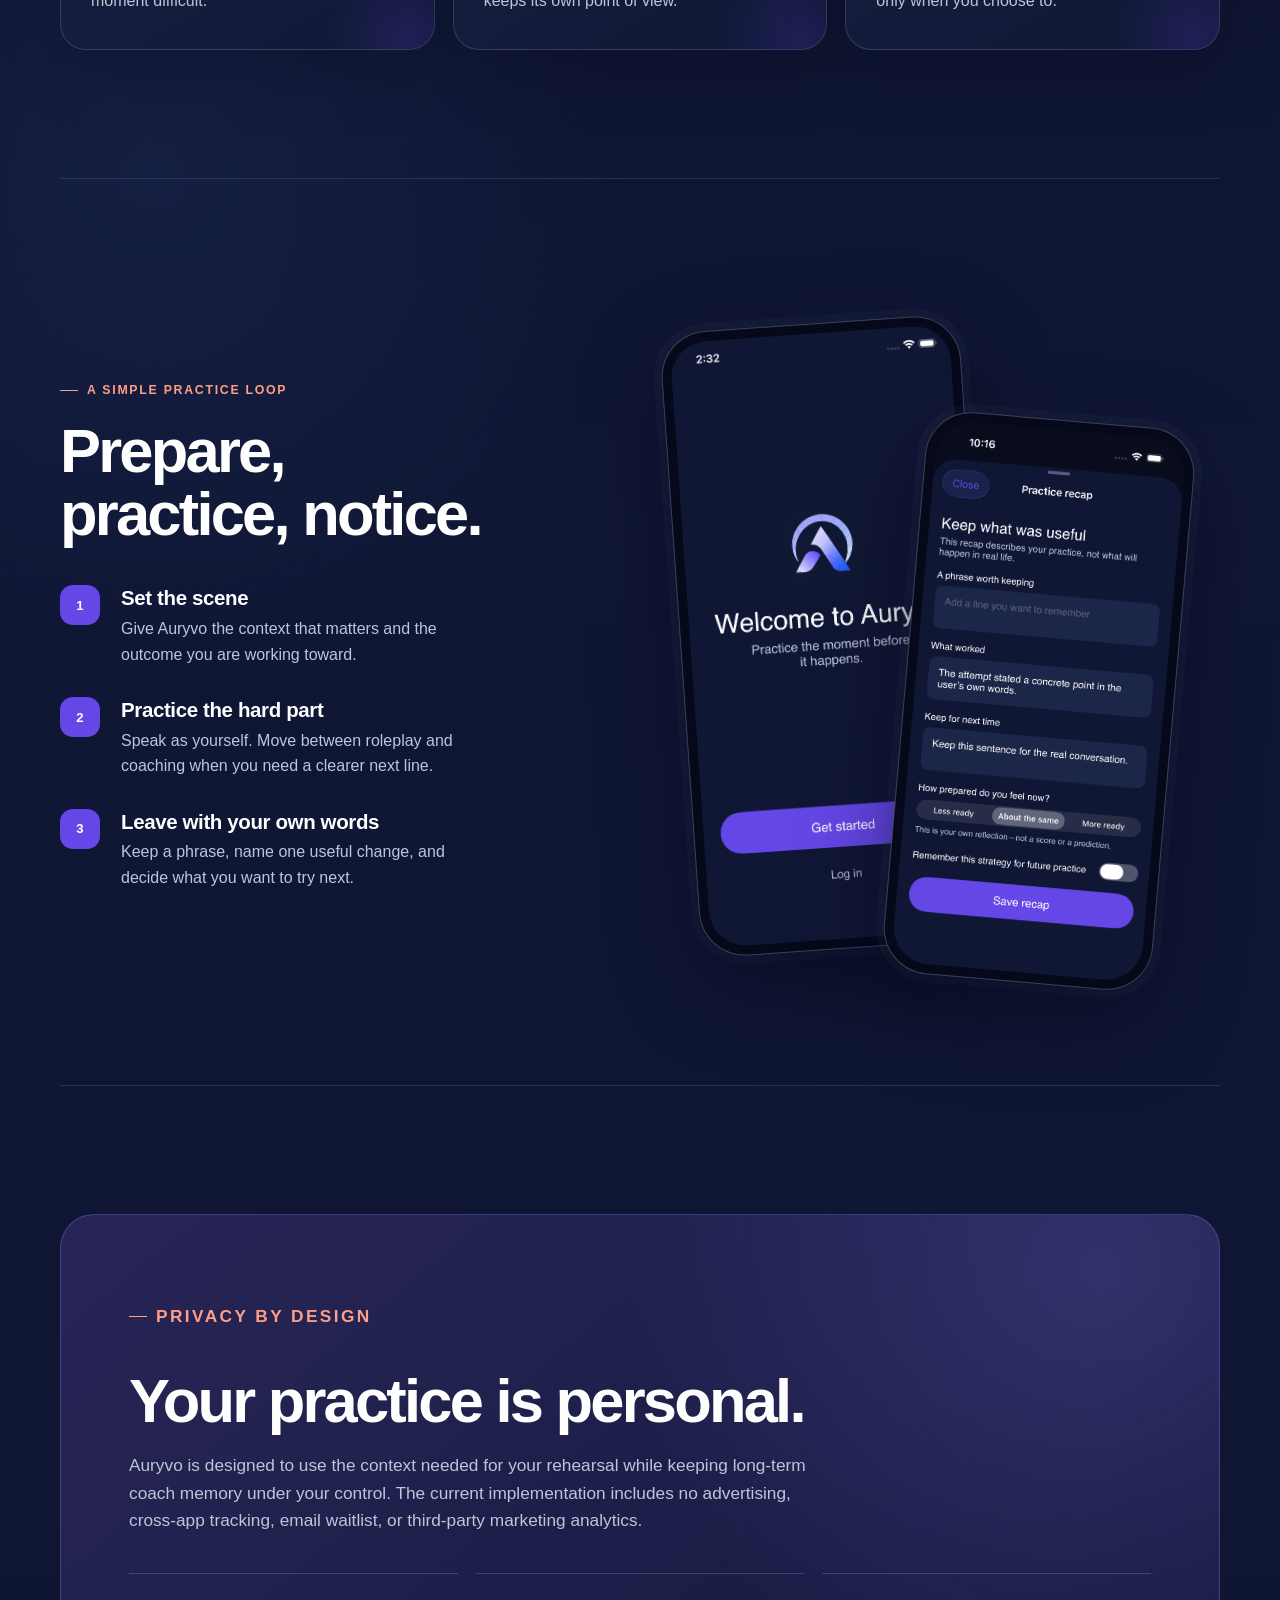
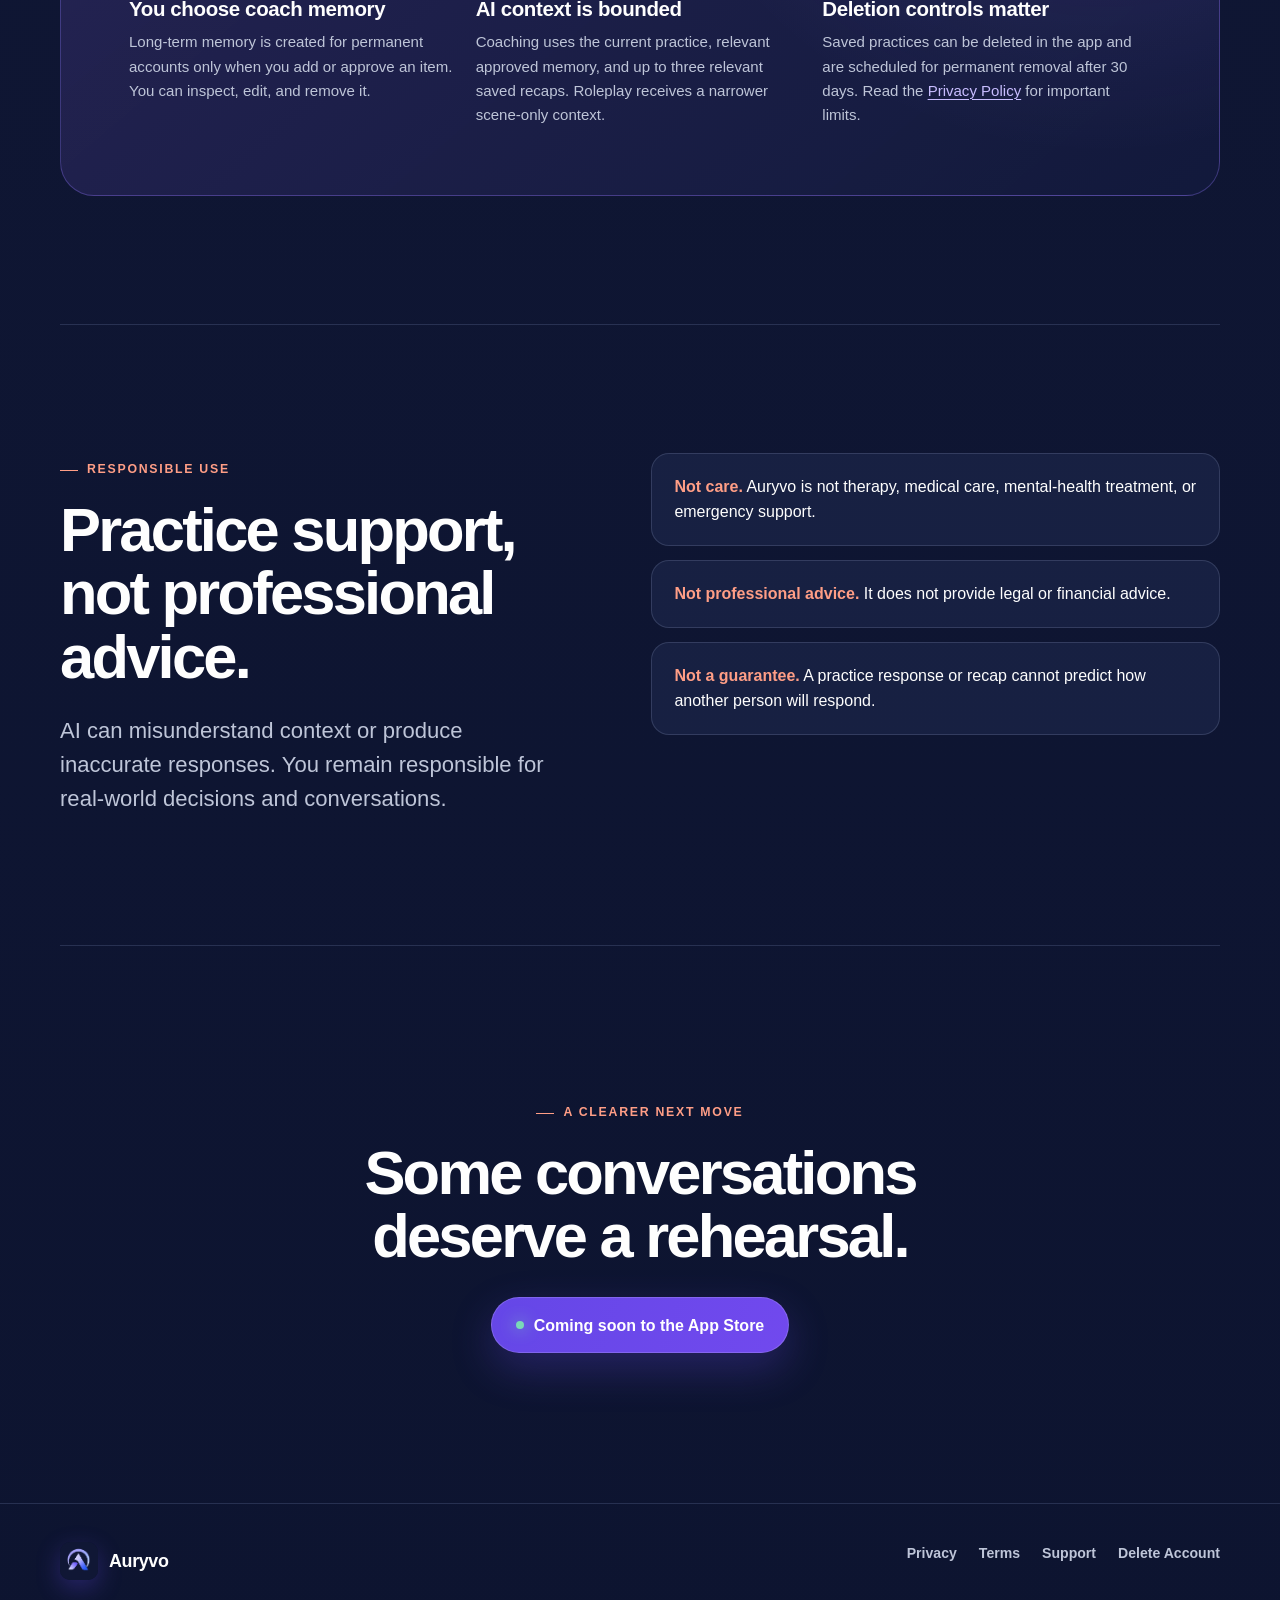
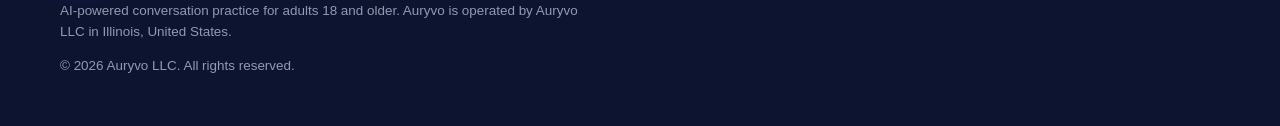
==== commit 8a9d685b: "Use Auryvo LLC as legal operator" ====
--- a/index.html
+++ b/index.html
@@ -176,8 +176,8 @@
             <img src="/assets/brand-icon.png" width="38" height="38" alt="">
             <span>Auryvo</span>
           </a>
-          <p>AI-powered conversation practice for adults 18 and older. Auryvo is operated by Natalie Lehman in Illinois, United States.</p>
-          <p>© 2026 Natalie Lehman. All rights reserved.</p>
+          <p>AI-powered conversation practice for adults 18 and older. Auryvo is operated by Auryvo LLC in Illinois, United States.</p>
+          <p>© 2026 Auryvo LLC. All rights reserved.</p>
         </div>
         <nav class="footer-links" aria-label="Legal and support">
           <a href="/privacy/">Privacy</a>
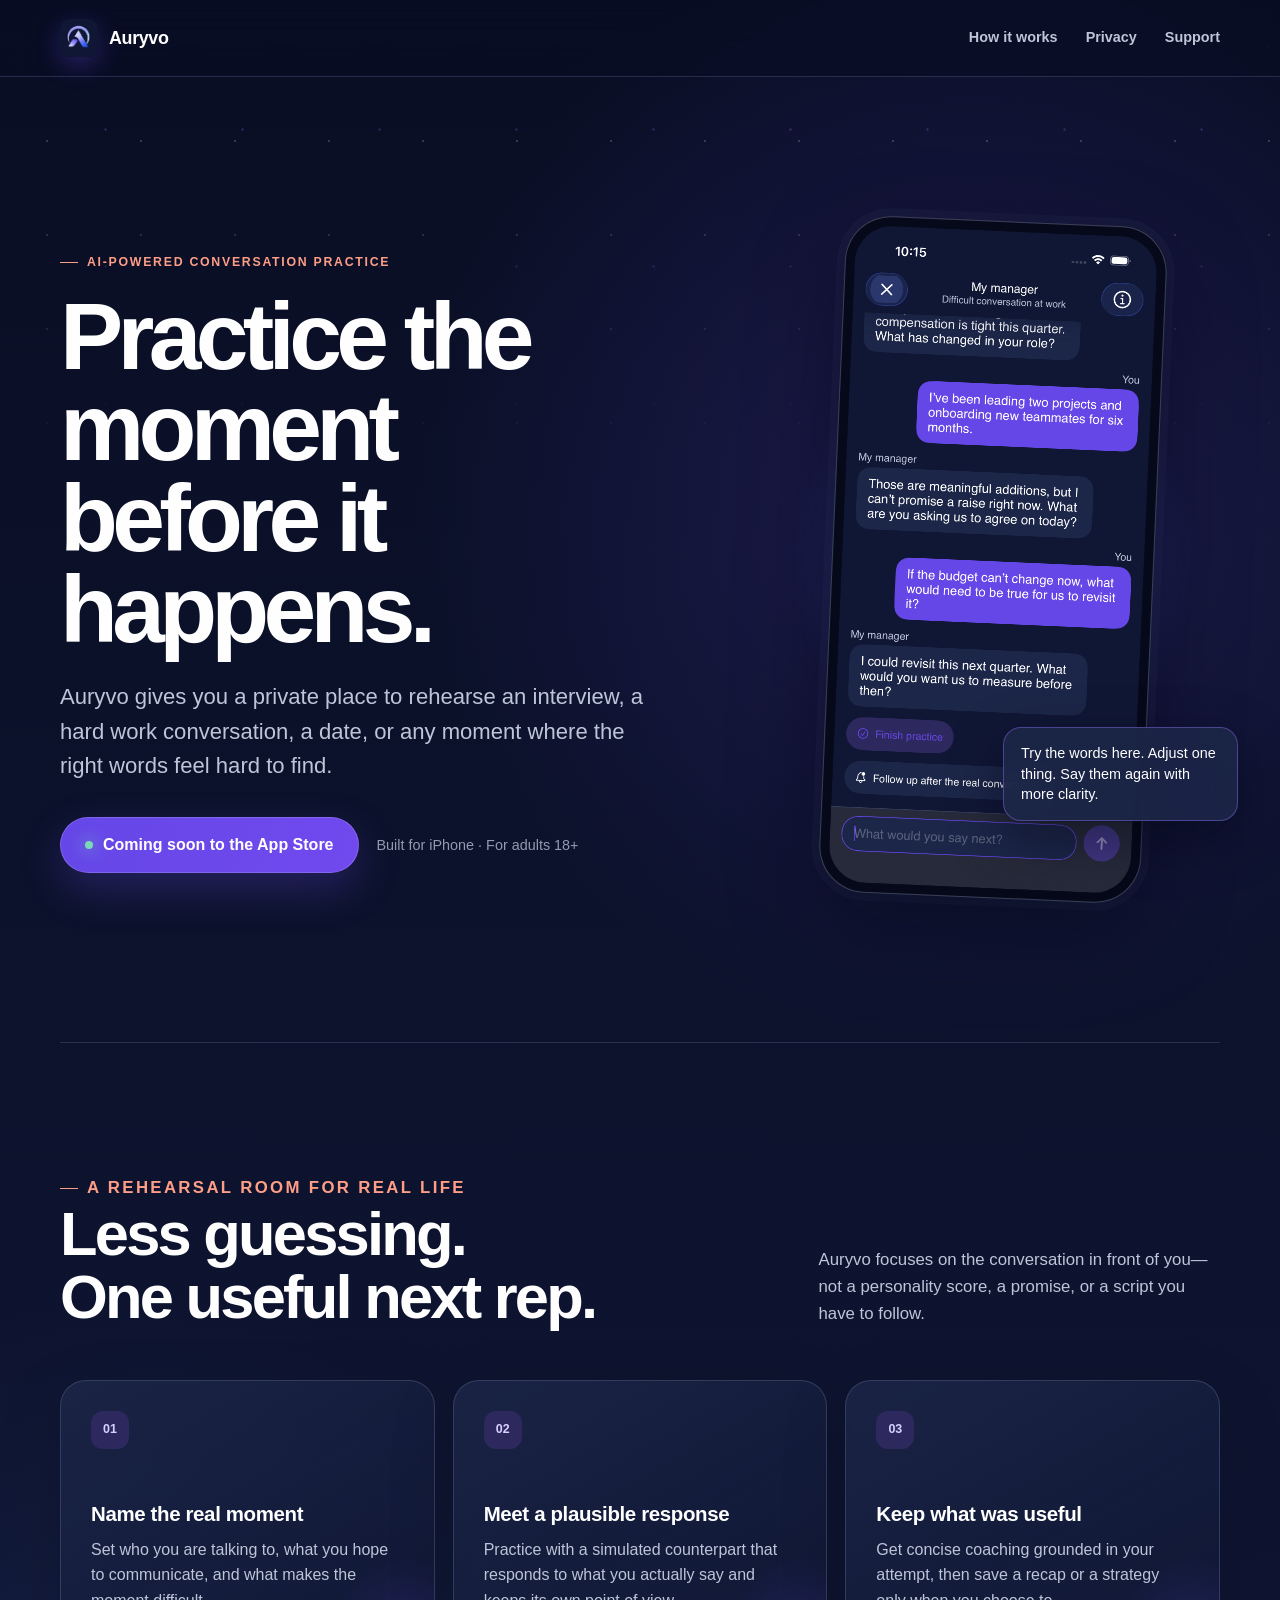
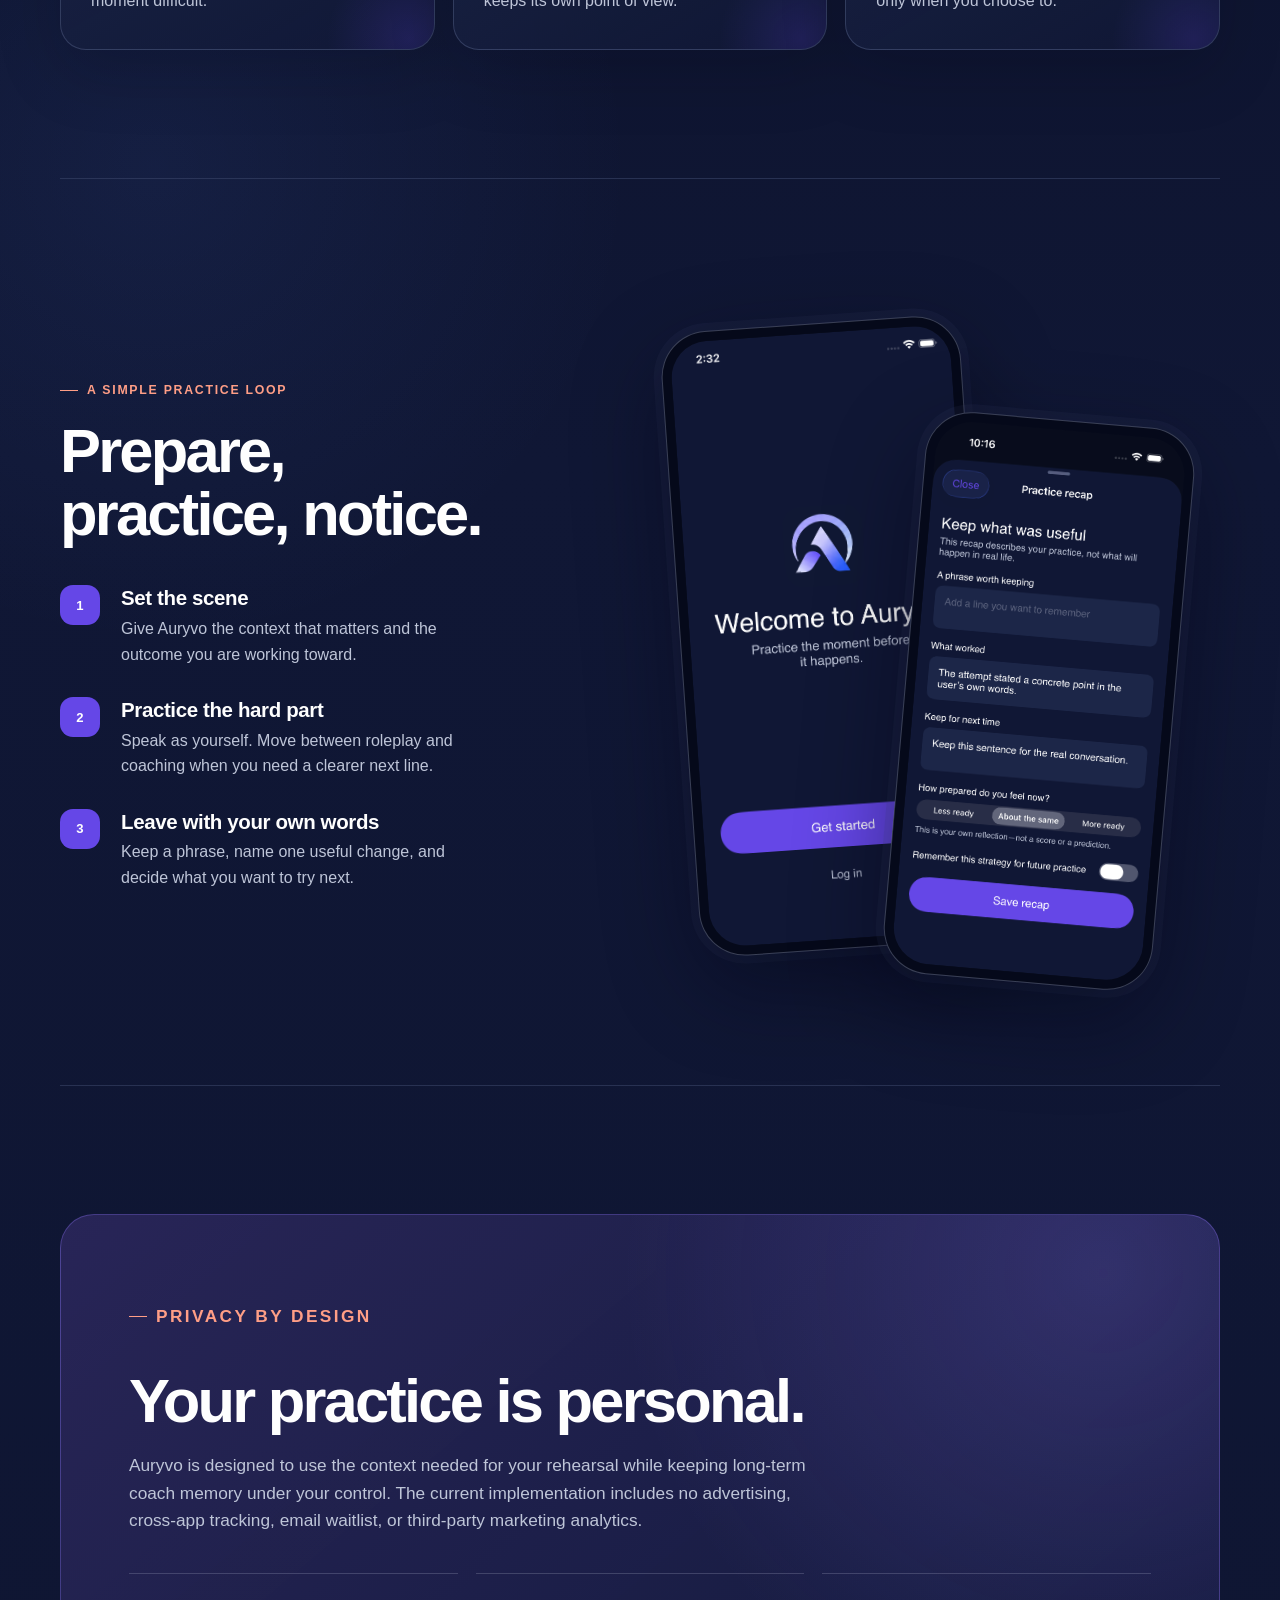
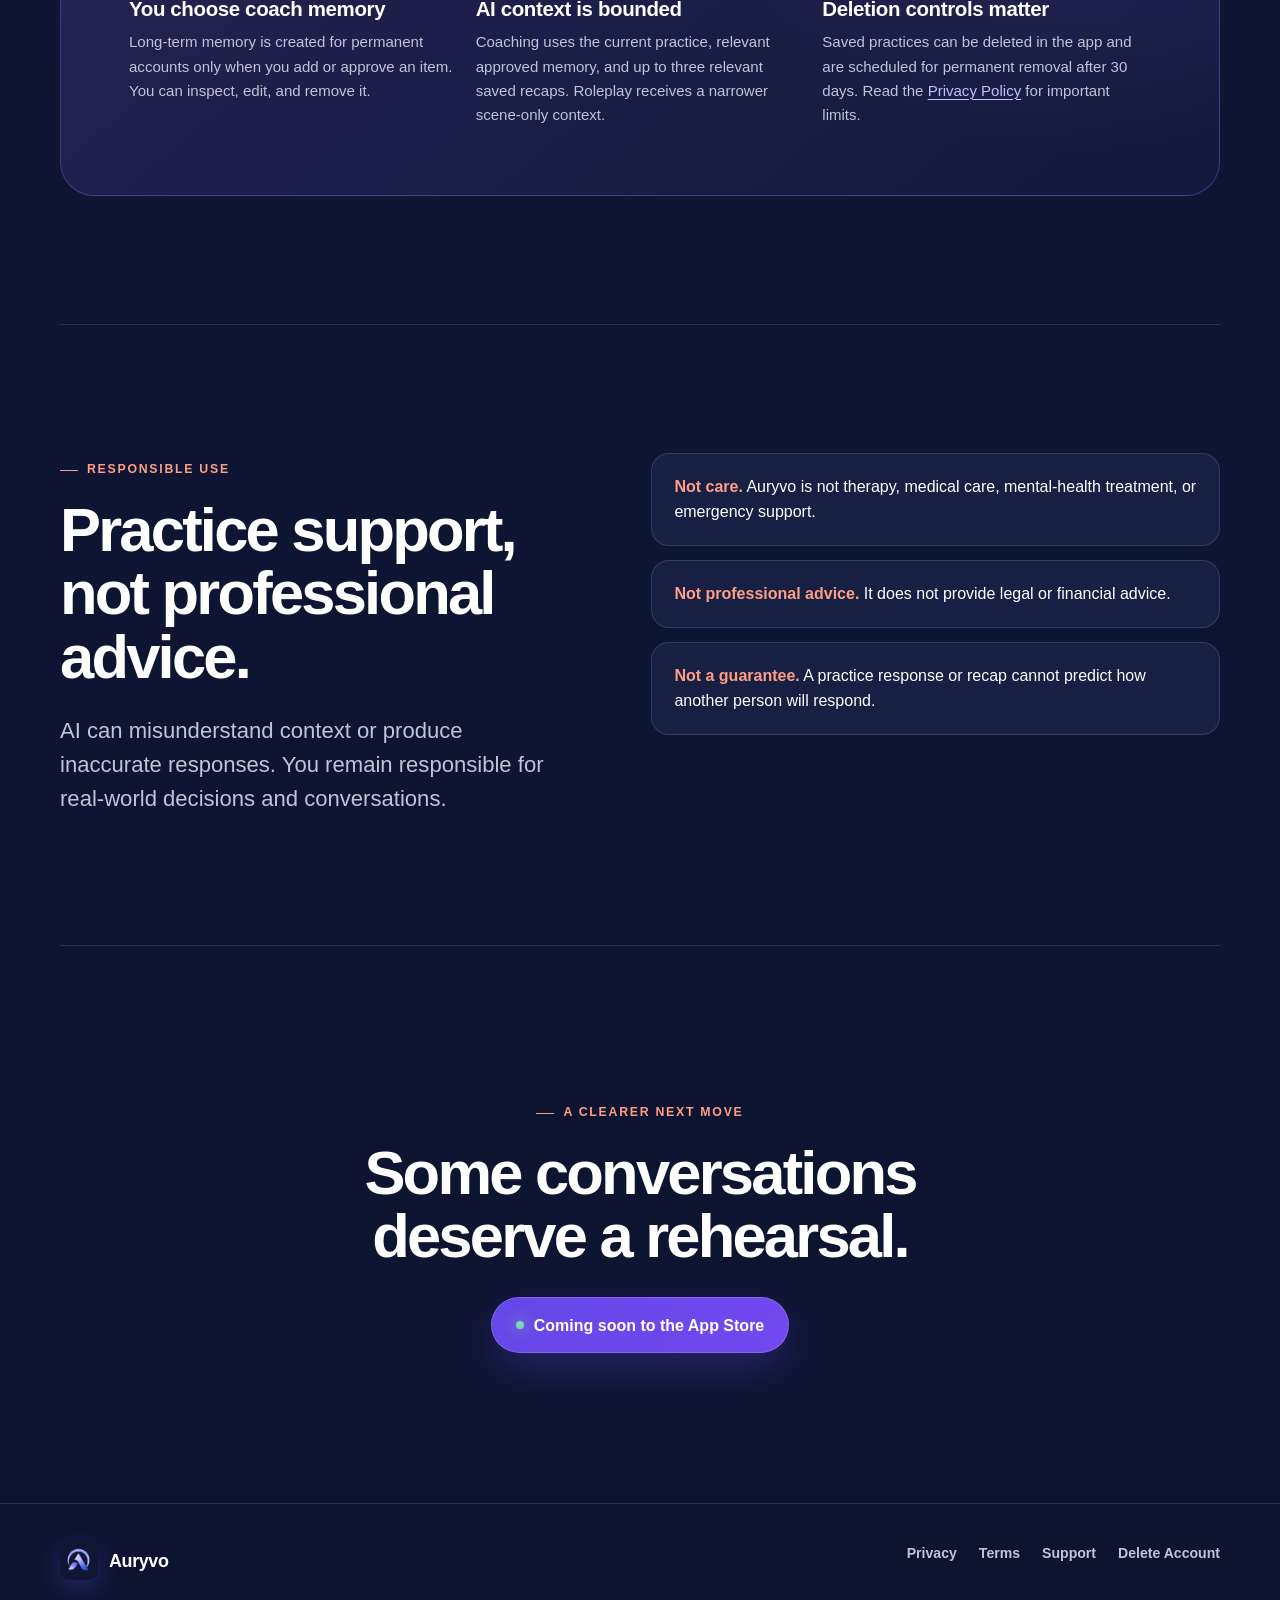
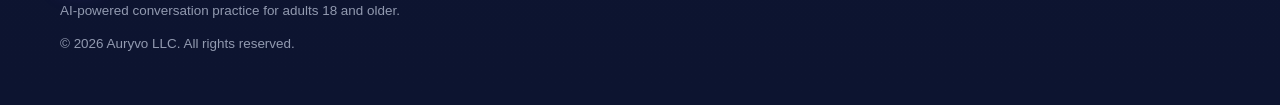
==== commit 0a9274cd: "Simplify public footer" ====
--- a/index.html
+++ b/index.html
@@ -176,7 +176,7 @@
             <img src="/assets/brand-icon.png" width="38" height="38" alt="">
             <span>Auryvo</span>
           </a>
-          <p>AI-powered conversation practice for adults 18 and older. Auryvo is operated by Auryvo LLC in Illinois, United States.</p>
+          <p>AI-powered conversation practice for adults 18 and older.</p>
           <p>© 2026 Auryvo LLC. All rights reserved.</p>
         </div>
         <nav class="footer-links" aria-label="Legal and support">
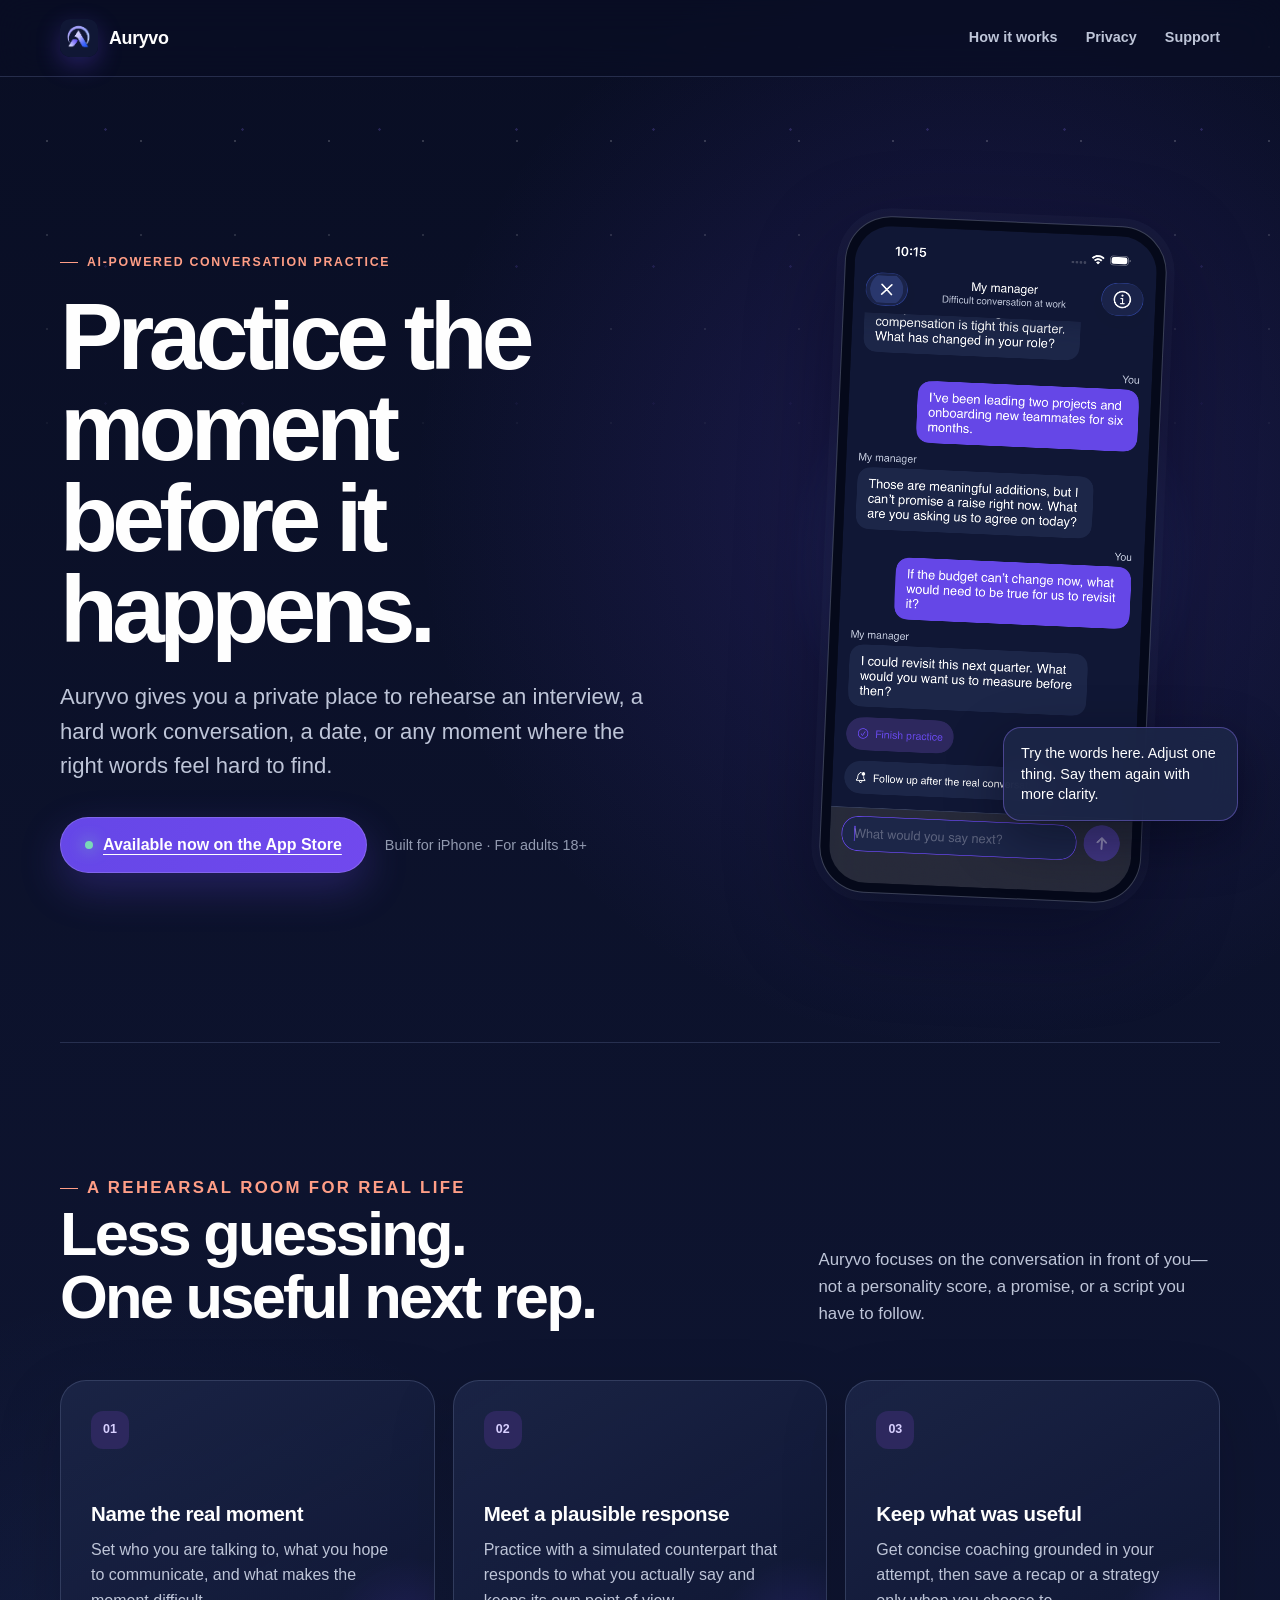
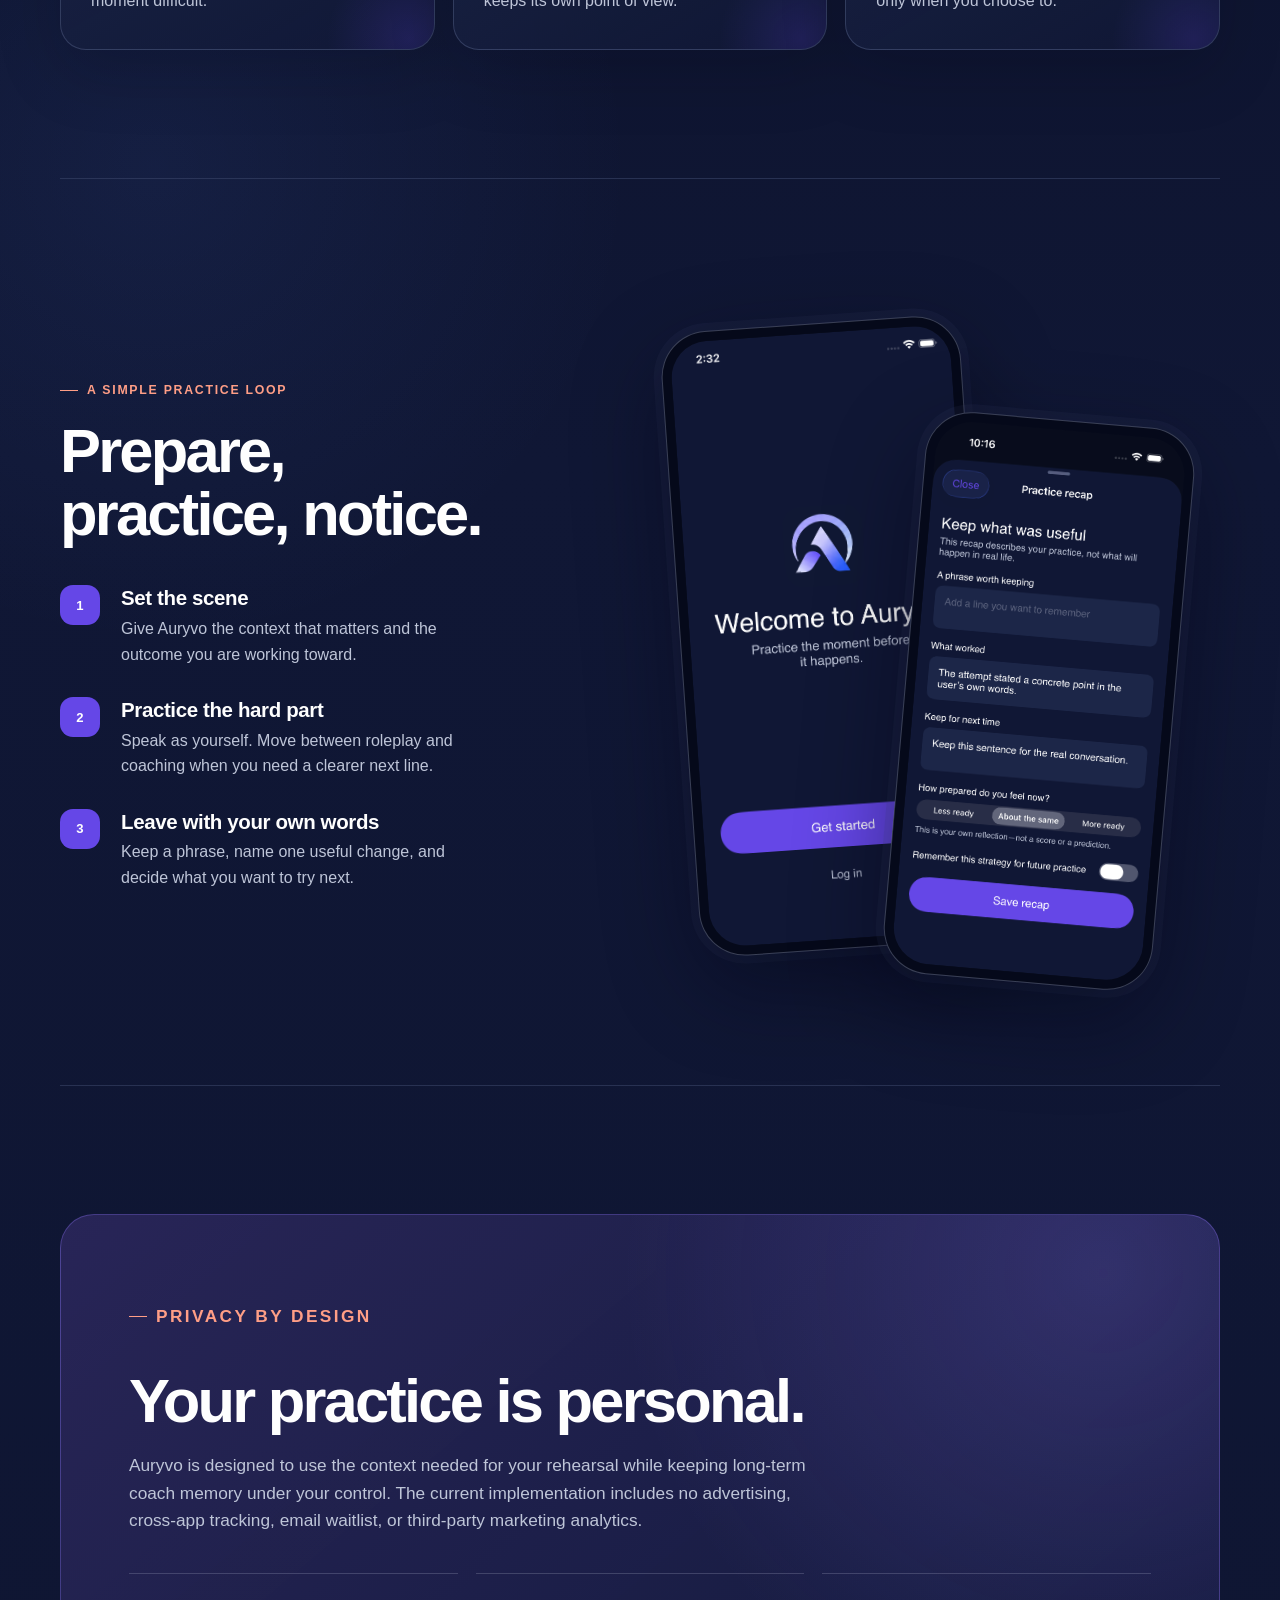
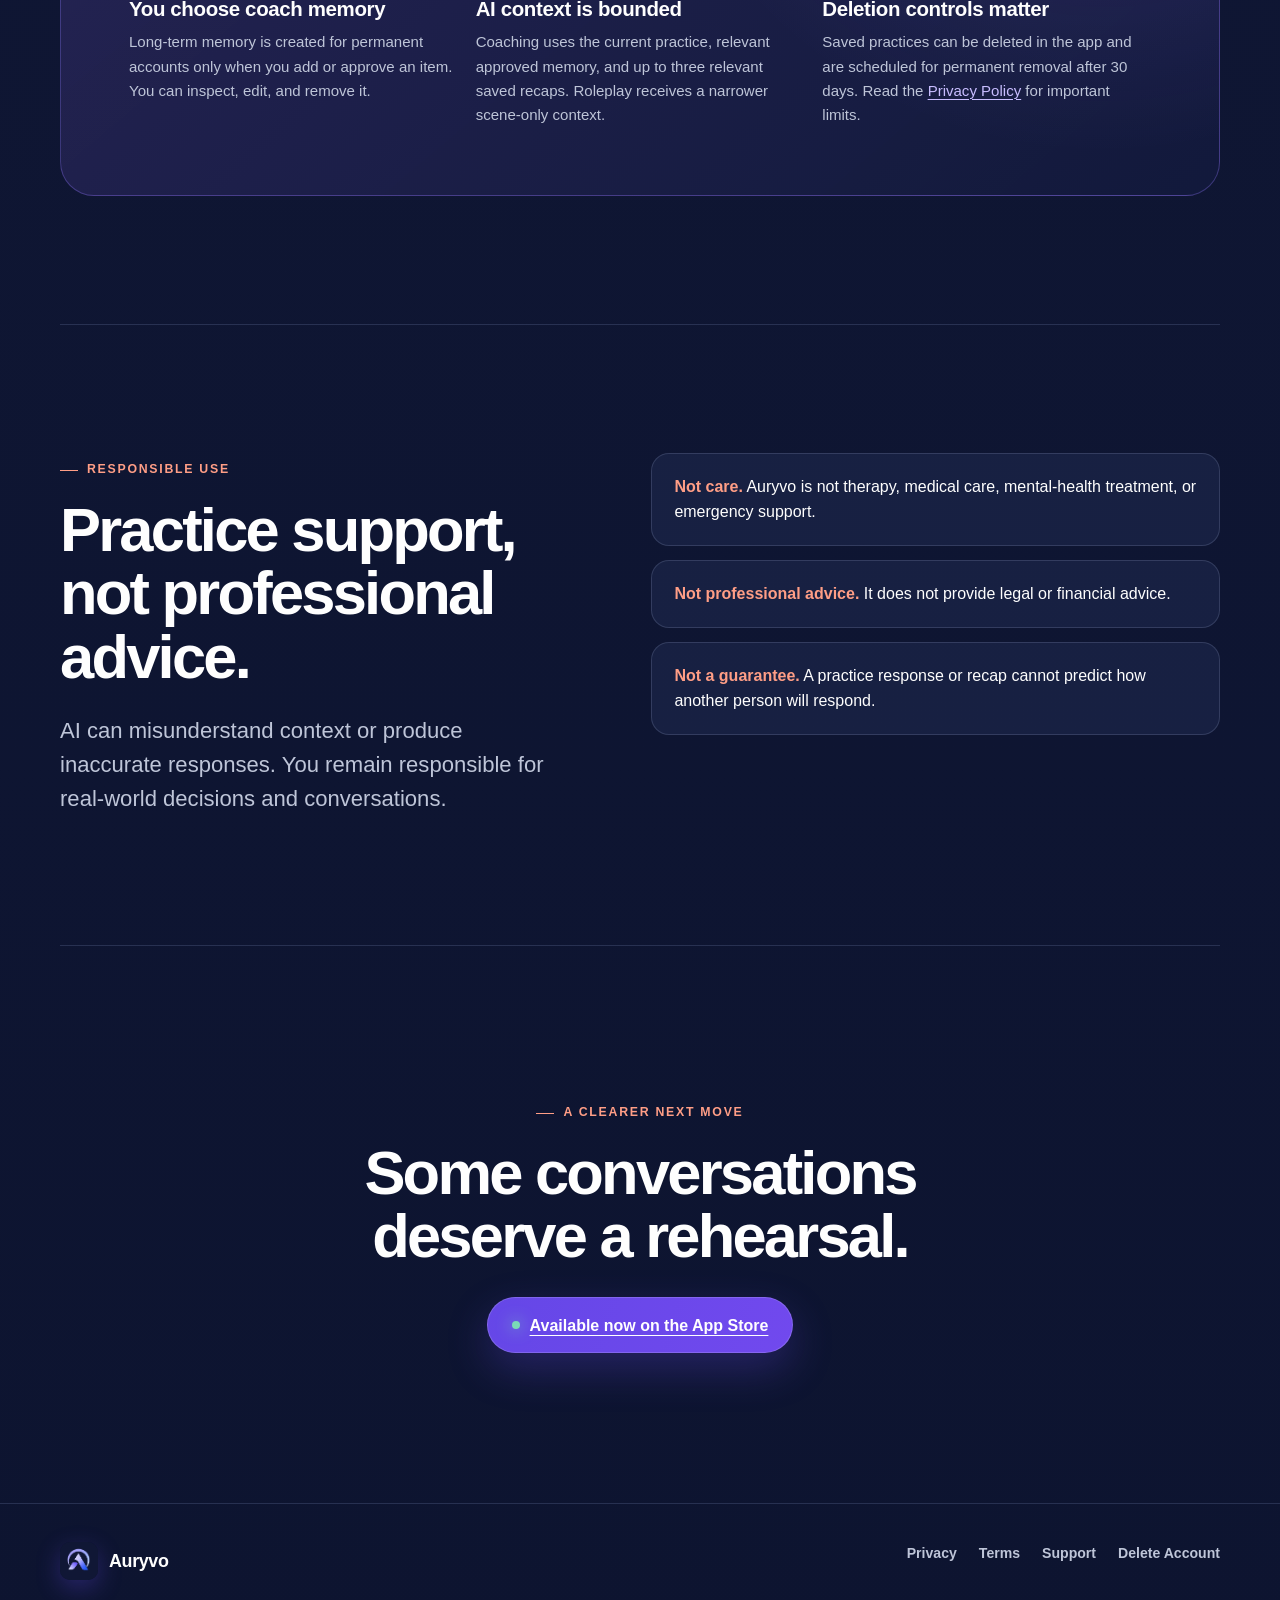
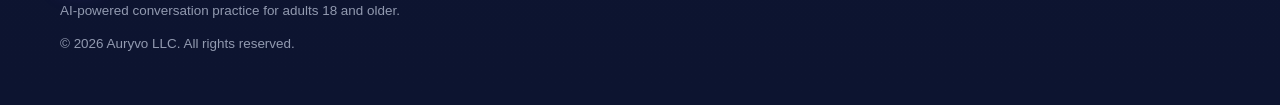
==== commit dd1b903e: "Announce App Store availability and link to Auryvo" ====
--- a/index.html
+++ b/index.html
@@ -46,7 +46,7 @@
           <h1 id="hero-title">Practice the moment before it happens.</h1>
           <p class="lede">Auryvo gives you a private place to rehearse an interview, a hard work conversation, a date, or any moment where the right words feel hard to find.</p>
           <div class="hero-actions">
-            <div class="availability" aria-label="Coming soon to the Apple App Store">Coming soon to the App Store</div>
+            <a class="availability" href="https://apps.apple.com/us/app/auryvo/id6822026281">Available now on the App Store</a>
             <p class="hero-note">Built for iPhone · For adults 18+</p>
           </div>
         </div>
@@ -165,7 +165,7 @@
       <section class="closing section-rule wrap" aria-labelledby="closing-title">
         <p class="eyebrow">A clearer next move</p>
         <h2 id="closing-title">Some conversations deserve a rehearsal.</h2>
-        <div class="availability" aria-label="Coming soon to the Apple App Store">Coming soon to the App Store</div>
+        <a class="availability" href="https://apps.apple.com/us/app/auryvo/id6822026281">Available now on the App Store</a>
       </section>
     </main>
 
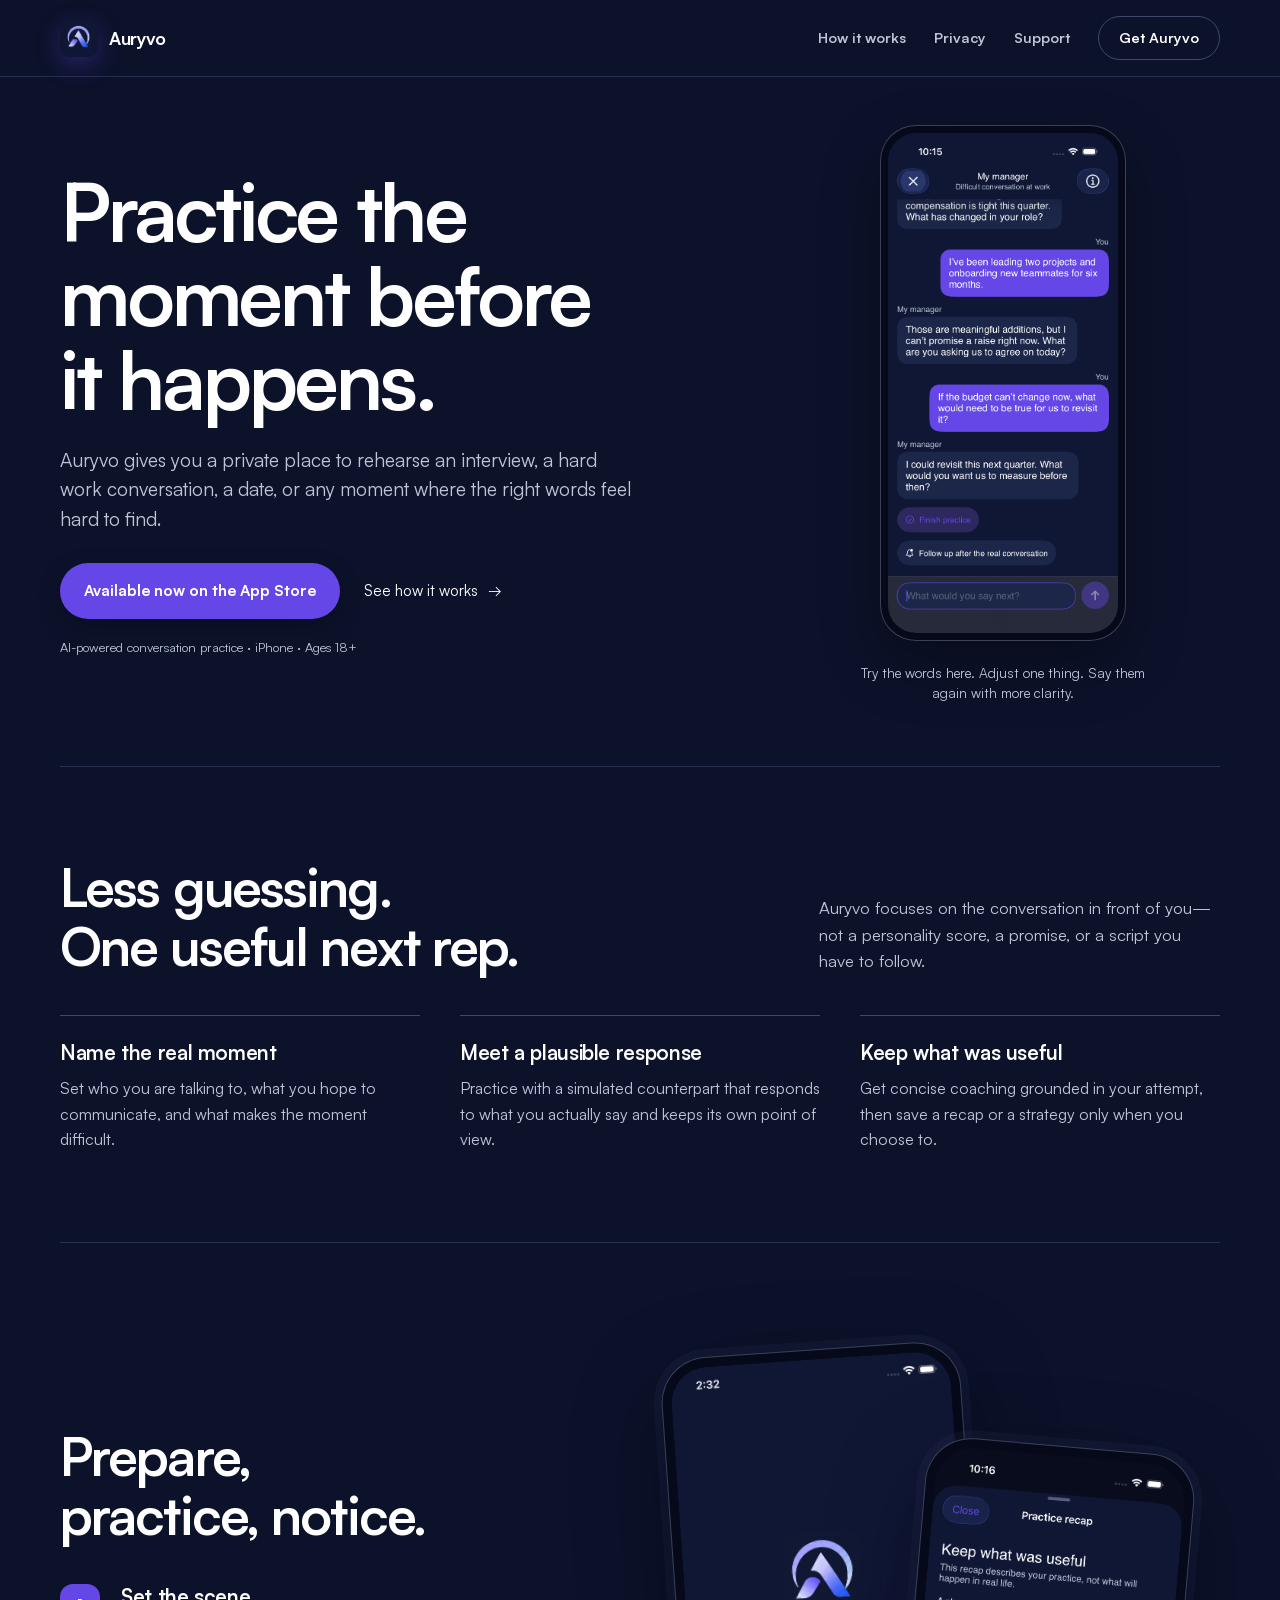
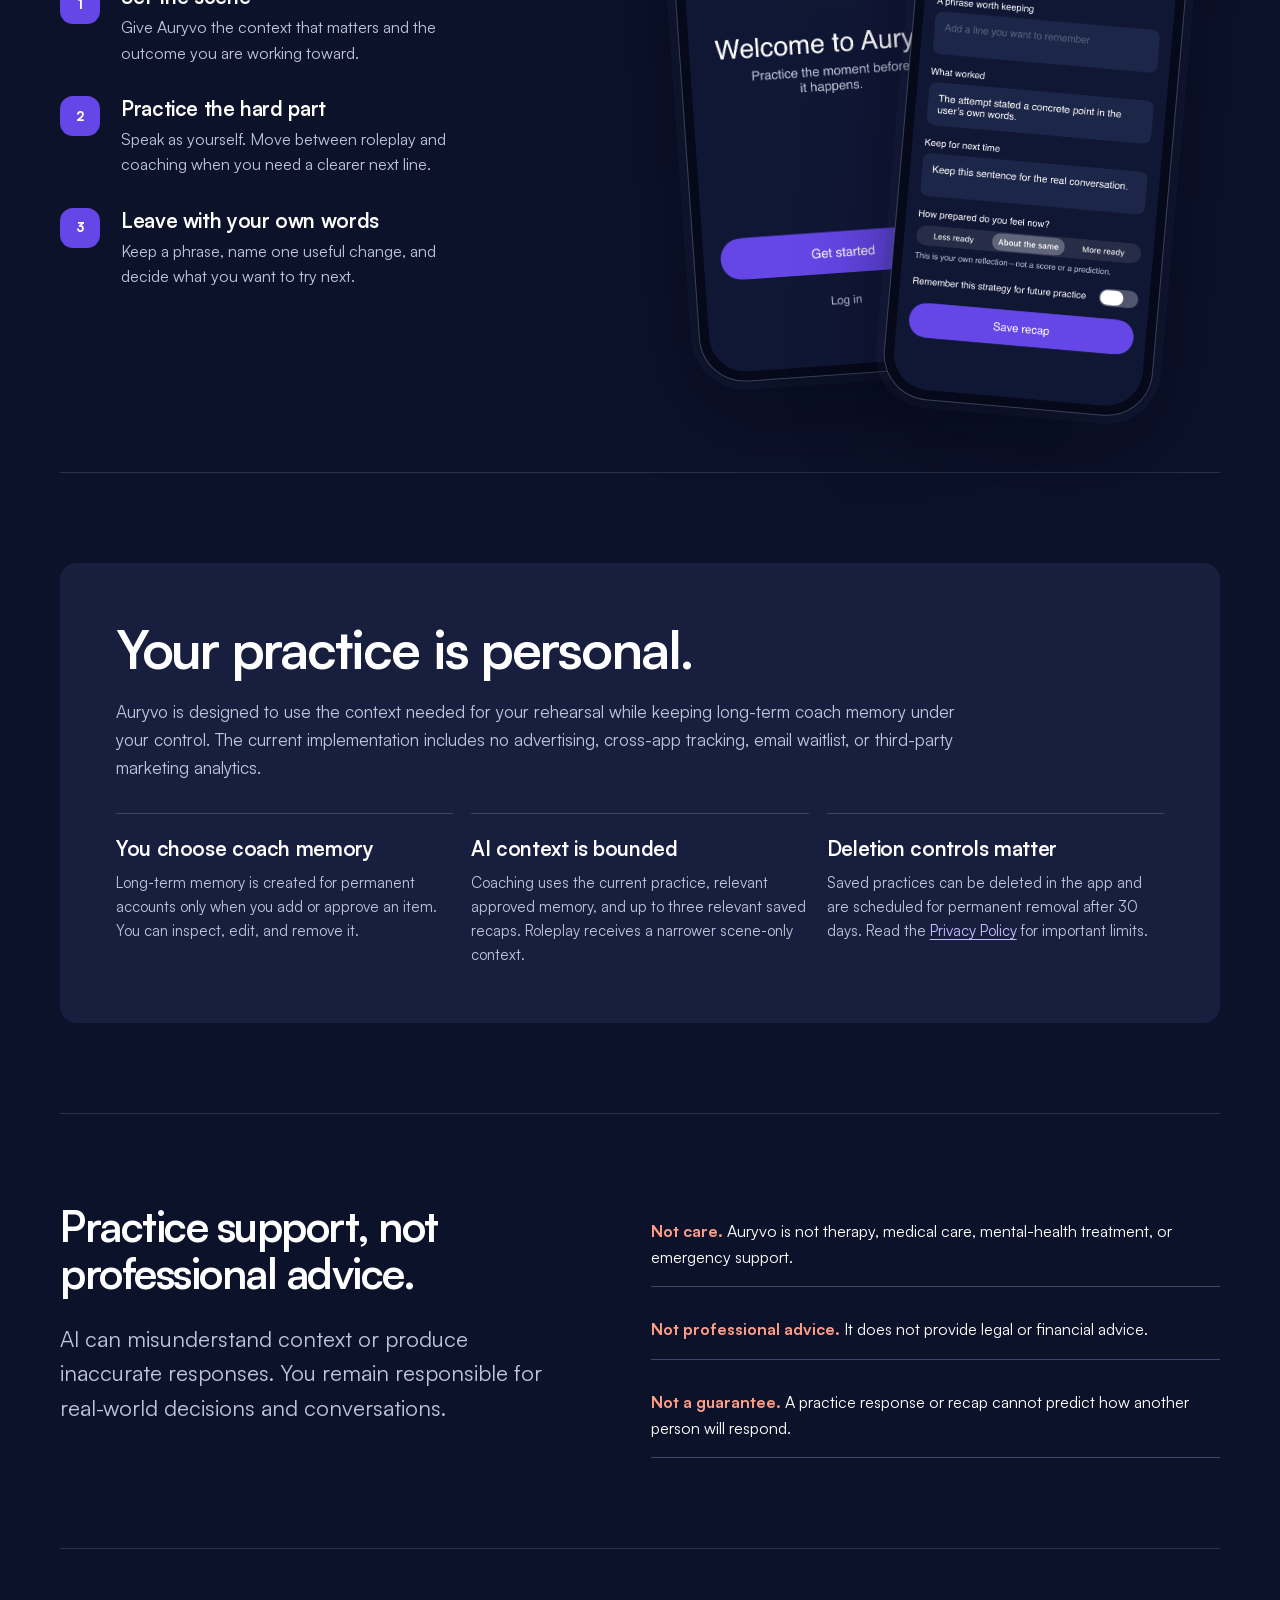
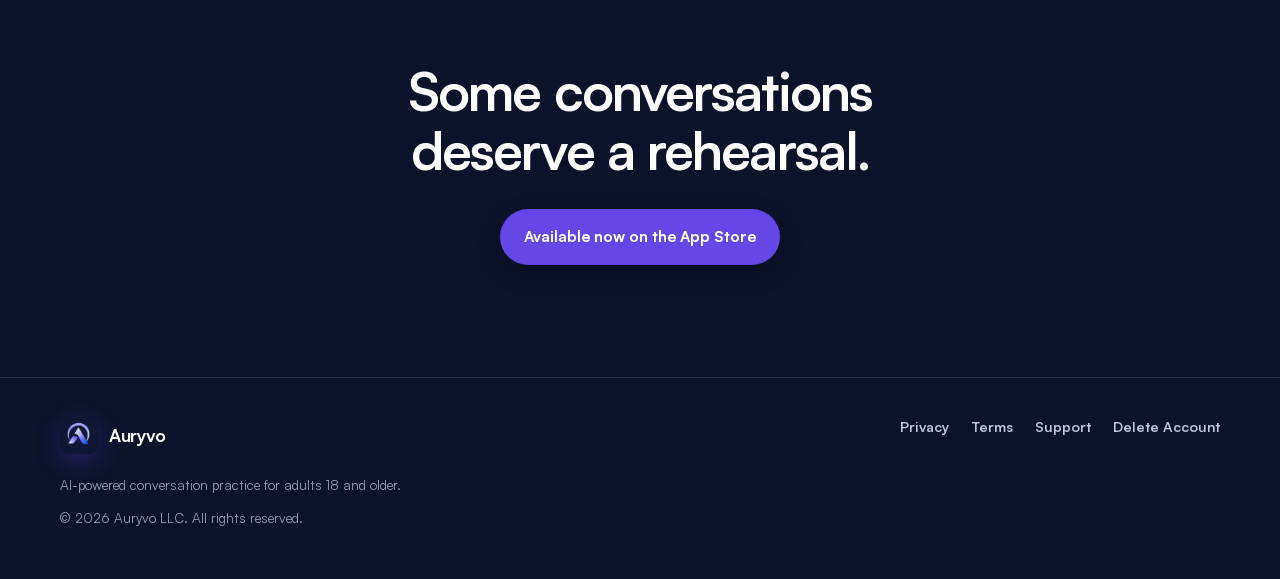
==== commit 29c24788: "Refine marketing page typography, layout and App Store calls to action" ====
--- a/index.html
+++ b/index.html
@@ -19,7 +19,9 @@
   <meta name="twitter:description" content="Rehearse a real conversation, meet a plausible response, and leave with a clearer next move.">
   <link rel="canonical" href="https://getauryvo.com/">
   <link rel="icon" type="image/png" href="/assets/brand-icon.png">
+  <link rel="preload" href="/assets/Satoshi-Variable.ttf" as="font" type="font/ttf" crossorigin>
   <link rel="stylesheet" href="/assets/styles.css">
+  <link rel="stylesheet" href="/assets/marketing.css">
   <title>Auryvo — Practice the moment before it happens</title>
 </head>
 <body>
@@ -35,6 +37,7 @@
           <a href="#how-it-works">How it works</a>
           <a href="#privacy">Privacy</a>
           <a href="/support/">Support</a>
+          <a class="nav-download" href="https://apps.apple.com/us/app/auryvo/id6822026281">Get Auryvo</a>
         </div>
       </nav>
     </header>
@@ -42,12 +45,13 @@
     <main id="main">
       <section class="hero wrap" aria-labelledby="hero-title">
         <div class="hero-copy">
-          <p class="eyebrow">AI-powered conversation practice</p>
+
           <h1 id="hero-title">Practice the moment before it happens.</h1>
           <p class="lede">Auryvo gives you a private place to rehearse an interview, a hard work conversation, a date, or any moment where the right words feel hard to find.</p>
           <div class="hero-actions">
             <a class="availability" href="https://apps.apple.com/us/app/auryvo/id6822026281">Available now on the App Store</a>
-            <p class="hero-note">Built for iPhone · For adults 18+</p>
+            <a class="hero-secondary" href="#how-it-works">See how it works <span aria-hidden="true">→</span></a>
+            <p class="hero-note">AI-powered conversation practice · iPhone · Ages 18+</p>
           </div>
         </div>
         <div class="hero-visual" aria-label="Preview of a conversation rehearsal in Auryvo">
@@ -61,24 +65,24 @@
       <section class="section section-rule wrap" aria-labelledby="benefits-title">
         <div class="section-heading">
           <div>
-            <p class="eyebrow">A rehearsal room for real life</p>
+
             <h2 id="benefits-title">Less guessing.<br>One useful next rep.</h2>
           </div>
           <p>Auryvo focuses on the conversation in front of you—not a personality score, a promise, or a script you have to follow.</p>
         </div>
         <div class="benefit-grid">
           <article class="feature-card">
-            <span class="feature-index" aria-hidden="true">01</span>
+
             <h3>Name the real moment</h3>
             <p>Set who you are talking to, what you hope to communicate, and what makes the moment difficult.</p>
           </article>
           <article class="feature-card">
-            <span class="feature-index" aria-hidden="true">02</span>
+
             <h3>Meet a plausible response</h3>
             <p>Practice with a simulated counterpart that responds to what you actually say and keeps its own point of view.</p>
           </article>
           <article class="feature-card">
-            <span class="feature-index" aria-hidden="true">03</span>
+
             <h3>Keep what was useful</h3>
             <p>Get concise coaching grounded in your attempt, then save a recap or a strategy only when you choose to.</p>
           </article>
@@ -88,7 +92,7 @@
       <section class="section section-rule wrap" id="how-it-works" aria-labelledby="flow-title">
         <div class="practice-showcase">
           <div>
-            <p class="eyebrow">A simple practice loop</p>
+
             <h2 id="flow-title">Prepare, practice, notice.</h2>
             <ol class="steps">
               <li class="step">
@@ -127,7 +131,7 @@
 
       <section class="section section-rule wrap" id="privacy" aria-labelledby="privacy-title">
         <div class="privacy-panel">
-          <p class="eyebrow">Privacy by design</p>
+
           <h2 id="privacy-title">Your practice is personal.</h2>
           <p>Auryvo is designed to use the context needed for your rehearsal while keeping long-term coach memory under your control. The current implementation includes no advertising, cross-app tracking, email waitlist, or third-party marketing analytics.</p>
           <div class="privacy-grid">
@@ -150,7 +154,7 @@
       <section class="section section-rule wrap" aria-labelledby="responsible-title">
         <div class="responsible">
           <div>
-            <p class="eyebrow">Responsible use</p>
+
             <h2 id="responsible-title">Practice support, not professional advice.</h2>
             <p class="lede">AI can misunderstand context or produce inaccurate responses. You remain responsible for real-world decisions and conversations.</p>
           </div>
@@ -163,7 +167,7 @@
       </section>
 
       <section class="closing section-rule wrap" aria-labelledby="closing-title">
-        <p class="eyebrow">A clearer next move</p>
+
         <h2 id="closing-title">Some conversations deserve a rehearsal.</h2>
         <a class="availability" href="https://apps.apple.com/us/app/auryvo/id6822026281">Available now on the App Store</a>
       </section>
--- a/assets/marketing.css
+++ b/assets/marketing.css
@@ -0,0 +1,315 @@
+/* Homepage refinements. Legal and support pages retain their shared layout. */
+@font-face {
+  font-family: Satoshi;
+  src: url("/assets/Satoshi-Variable.ttf") format("truetype");
+  font-style: normal;
+  font-weight: 300 900;
+  font-display: swap;
+}
+
+html {
+  scrollbar-color: var(--border) var(--surface-deep);
+}
+
+body {
+  background: #0c122a;
+}
+
+body::before {
+  content: none;
+}
+
+::selection {
+  color: white;
+  background: var(--primary-pressed);
+}
+
+.site-header {
+  background: #0c122a;
+  backdrop-filter: none;
+}
+
+.nav-links a {
+  display: inline-flex;
+  min-height: 44px;
+  align-items: center;
+}
+
+.nav-links .nav-download {
+  padding: 0 20px;
+  color: white;
+  border: 1px solid var(--border);
+  border-radius: 999px;
+  transition: background-color 160ms ease-out;
+}
+
+.nav-download:hover {
+  background: var(--panel);
+}
+
+.hero {
+  min-height: 650px;
+  grid-template-columns: minmax(0, 1.2fr) minmax(290px, 0.8fr);
+  gap: clamp(40px, 6vw, 90px);
+  padding-block: 48px 64px;
+}
+
+h1 {
+  max-width: 11.5ch;
+  font-size: clamp(3.25rem, 6.3vw, 5.5rem);
+  font-weight: 650;
+  line-height: 1.04;
+  letter-spacing: -0.04em;
+}
+
+h2 {
+  font-size: clamp(2.1rem, 4.2vw, 3.7rem);
+  line-height: 1.1;
+  letter-spacing: -0.035em;
+}
+
+.hero .lede {
+  max-width: 44ch;
+  margin-top: 24px;
+  font-size: clamp(1.05rem, 1.5vw, 1.2rem);
+}
+
+.hero-actions {
+  gap: 18px 24px;
+  margin-top: 28px;
+}
+
+.availability {
+  padding-inline: 24px;
+  color: white;
+  background: var(--primary);
+  border: 0;
+  box-shadow: 0 8px 24px rgba(3, 5, 18, 0.24);
+  font-size: 0.95rem;
+  text-decoration: none;
+  transition: background-color 160ms ease-out, transform 160ms ease-out;
+}
+
+.availability::before {
+  content: none;
+}
+
+.availability:hover {
+  color: white;
+  background: var(--primary-pressed);
+  transform: translateY(-2px);
+}
+
+.availability:active {
+  transform: translateY(0);
+}
+
+.hero-secondary {
+  display: inline-flex;
+  min-height: 44px;
+  align-items: center;
+  gap: 10px;
+  color: var(--ink);
+  font-size: 0.95rem;
+  text-decoration: none;
+}
+
+.hero-secondary:hover {
+  color: #c8bdff;
+}
+
+.hero-note {
+  flex-basis: 100%;
+  margin: 0;
+  color: var(--muted);
+  font-size: 0.8rem;
+}
+
+.hero-visual {
+  min-height: 550px;
+  flex-direction: column;
+  gap: 22px;
+}
+
+.hero-visual::before {
+  content: none;
+}
+
+.hero-visual .phone {
+  width: 246px;
+  margin: 0;
+  padding: 7px;
+  border-radius: 36px;
+  box-shadow: 0 24px 60px rgba(0, 0, 0, 0.32);
+  transform: rotate(0);
+}
+
+.hero-visual .phone img {
+  border-radius: 28px;
+}
+
+.floating-note {
+  position: static;
+  max-width: 32ch;
+  margin: 0;
+  padding: 0;
+  color: var(--muted);
+  background: none;
+  border: 0;
+  border-radius: 0;
+  box-shadow: none;
+  backdrop-filter: none;
+  font-size: 0.85rem;
+  text-align: center;
+}
+
+.section {
+  padding-block: clamp(64px, 7vw, 96px);
+}
+
+.section-heading {
+  margin-bottom: 40px;
+}
+
+.benefit-grid {
+  gap: 40px;
+}
+
+.feature-card {
+  min-height: auto;
+  padding: 24px 0 0;
+  background: none;
+  border: 0;
+  border-top: 1px solid var(--border);
+  border-radius: 0;
+  box-shadow: none;
+}
+
+.feature-card::after {
+  content: none;
+}
+
+.privacy-panel {
+  padding: clamp(28px, 5vw, 56px);
+  background: #171e3e;
+  border: 0;
+  border-radius: 16px;
+}
+
+.privacy-panel > p {
+  max-width: 70ch;
+  margin-bottom: 32px;
+}
+
+.responsible h2 {
+  font-size: clamp(2rem, 3.3vw, 2.9rem);
+}
+
+.boundary-list li {
+  padding: 16px 0;
+  background: none;
+  border: 0;
+  border-bottom: 1px solid var(--border);
+  border-radius: 0;
+}
+
+.closing {
+  padding-block: clamp(72px, 9vw, 112px);
+}
+
+@media (max-width: 900px) {
+  .hero {
+    grid-template-columns: minmax(0, 1.2fr) minmax(220px, 0.8fr);
+    gap: 32px;
+  }
+
+  .hero-visual .phone {
+    width: 220px;
+  }
+
+  .hero-visual {
+    min-height: auto;
+  }
+}
+
+@media (max-width: 680px) {
+  .wrap {
+    width: calc(100% - 40px);
+  }
+
+  .nav {
+    min-height: 76px;
+    flex-direction: row;
+    align-items: center;
+    padding-block: 12px;
+  }
+
+  .nav-links {
+    width: auto;
+    padding: 0;
+    gap: 0;
+    overflow: visible;
+  }
+
+  .nav-links > a:not(.nav-download) {
+    display: none;
+  }
+
+  .nav-links .nav-download {
+    padding-inline: 18px;
+  }
+
+  .hero {
+    grid-template-columns: 1fr;
+    gap: 40px;
+    padding-block: 48px 56px;
+  }
+
+  h1 {
+    font-size: clamp(2.7rem, 11.5vw, 4.3rem);
+    max-width: 12ch;
+  }
+
+  .hero .lede {
+    font-size: 1.05rem;
+  }
+
+  .hero-actions {
+    flex-direction: row;
+    align-items: center;
+    gap: 12px 20px;
+  }
+
+  .hero-actions .availability {
+    width: auto;
+    padding-inline: 22px;
+  }
+
+  .hero-note {
+    flex-basis: 100%;
+  }
+
+  .hero-visual .phone {
+    width: min(246px, 72vw);
+  }
+
+  .benefit-grid {
+    gap: 24px;
+  }
+
+  .screen-stack {
+    min-height: 140vw;
+  }
+
+  .screen-stack .phone {
+    margin: 0;
+  }
+
+  .section-heading {
+    margin-bottom: 32px;
+  }
+
+  .privacy-grid {
+    gap: 12px;
+  }
+}
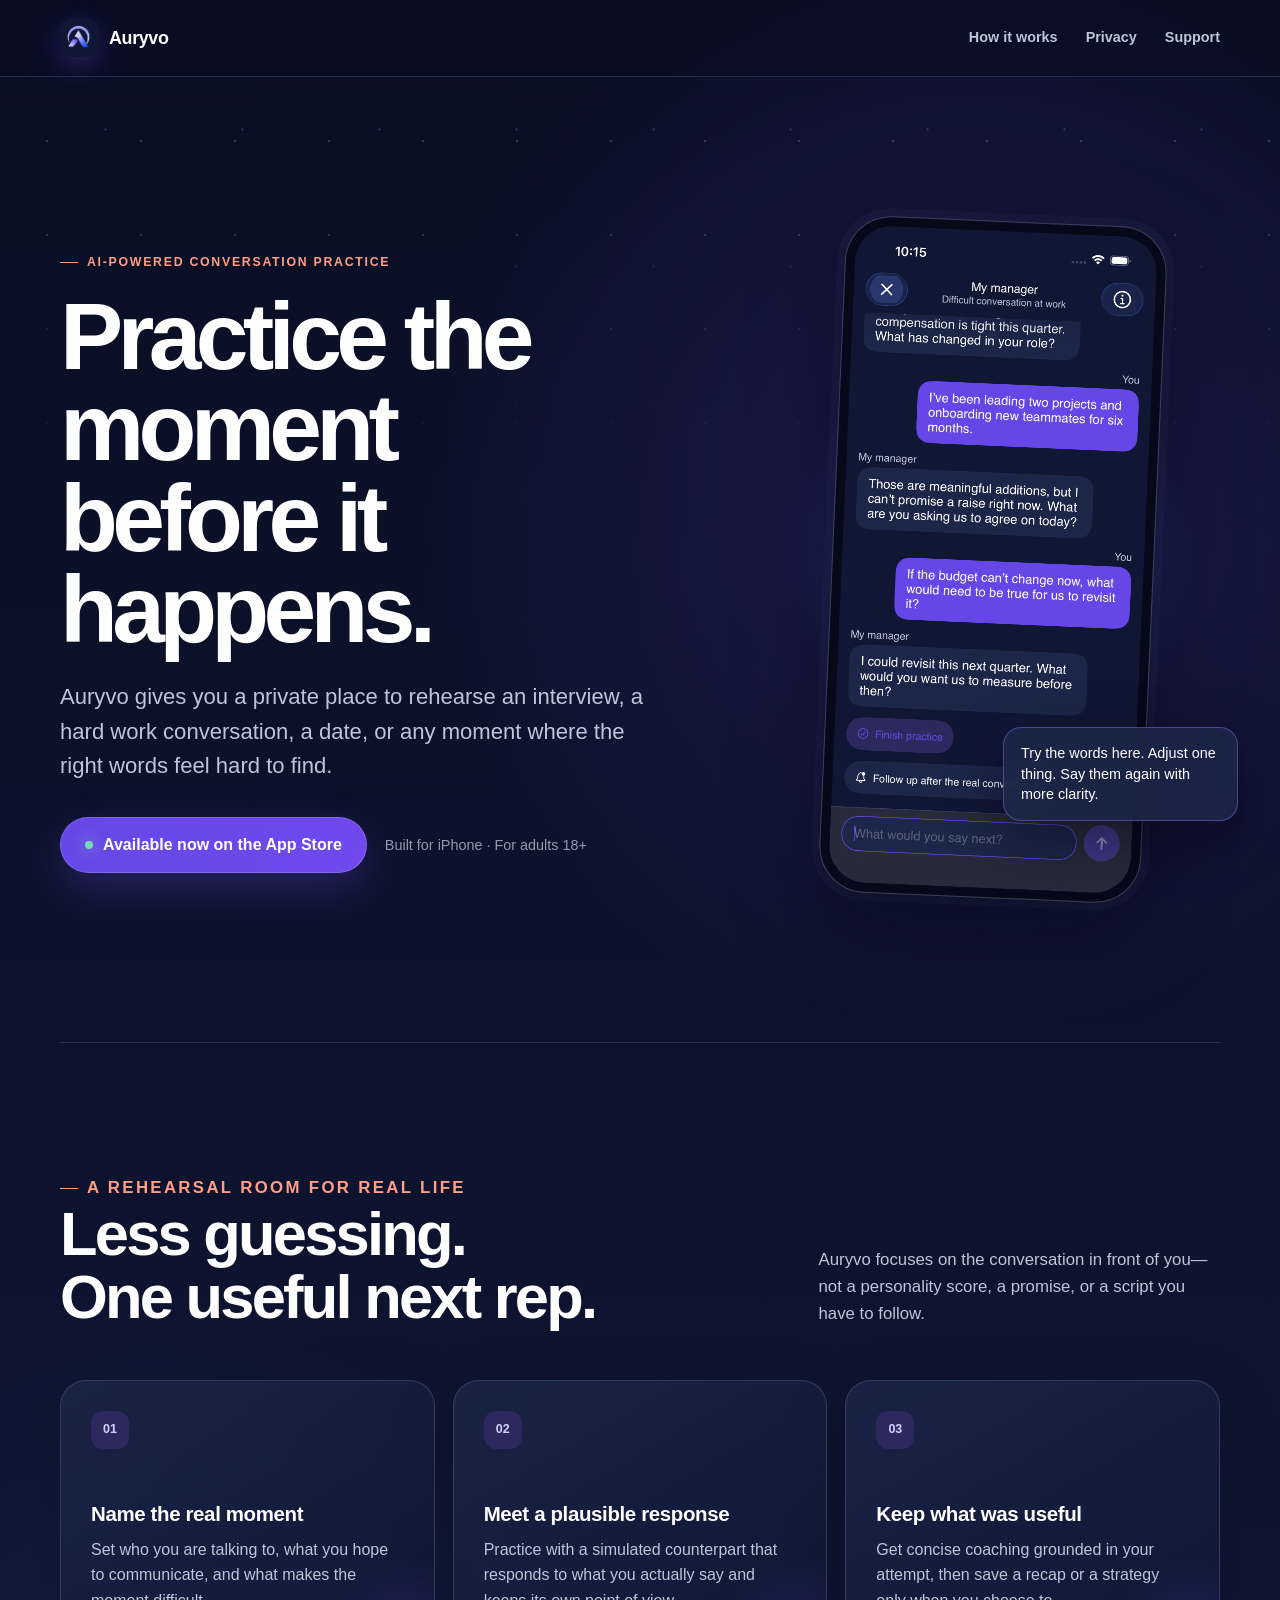
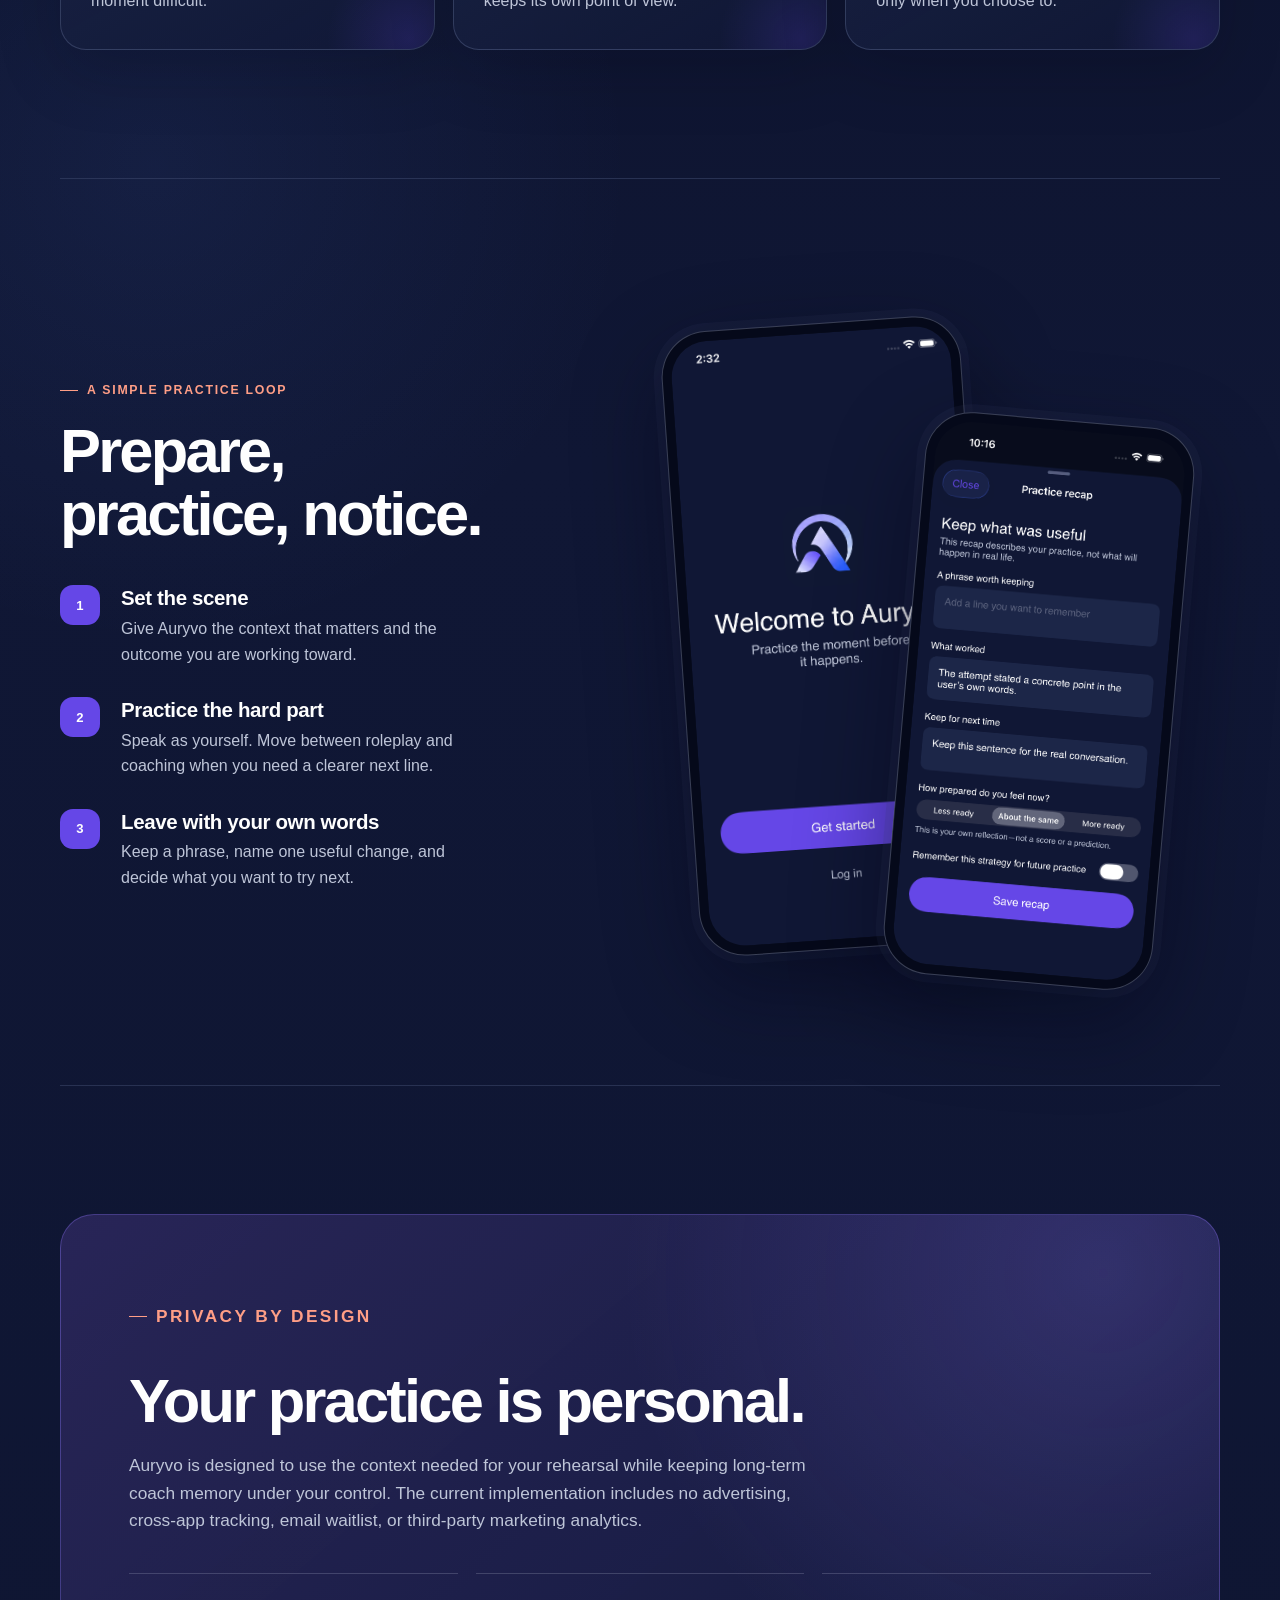
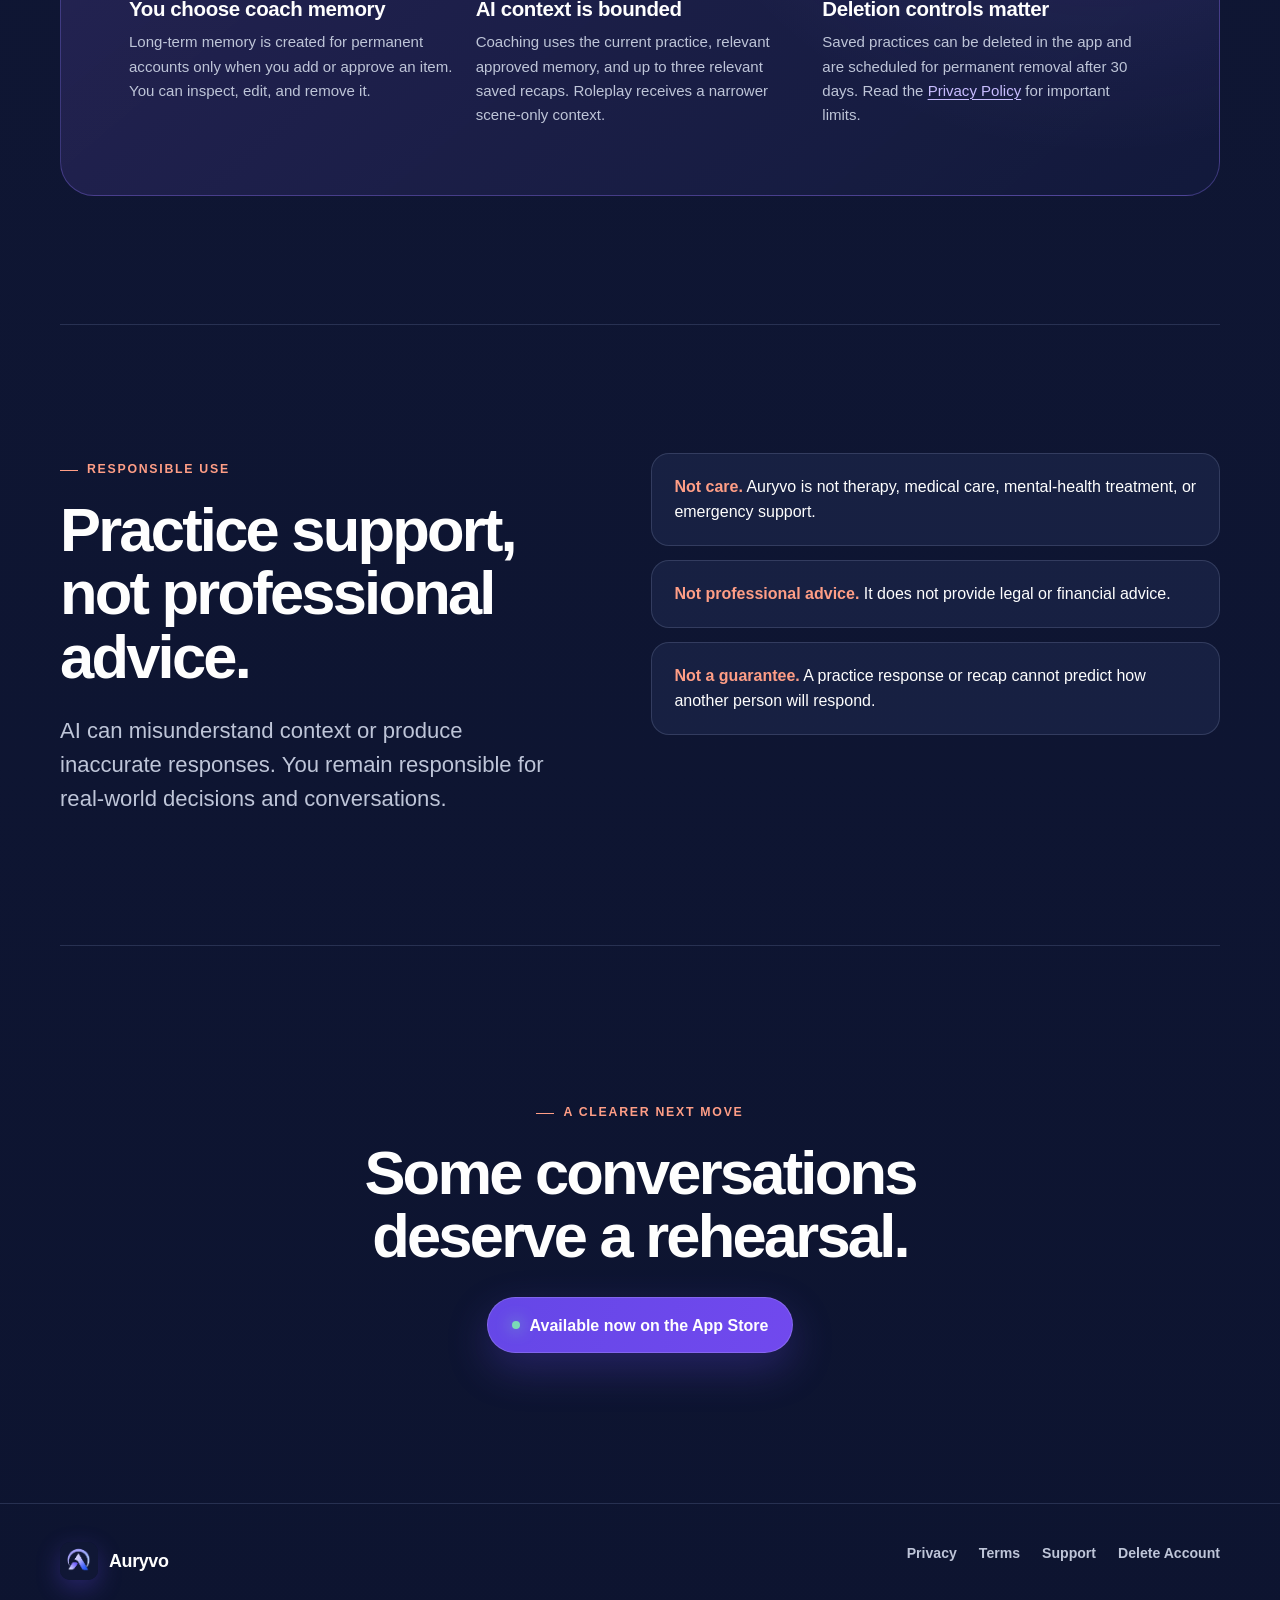
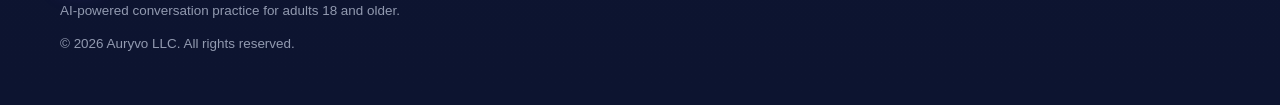
==== commit 0b7fe1ae: "Restore original homepage design and remove App Store button underlines" ====
--- a/index.html
+++ b/index.html
@@ -19,9 +19,7 @@
   <meta name="twitter:description" content="Rehearse a real conversation, meet a plausible response, and leave with a clearer next move.">
   <link rel="canonical" href="https://getauryvo.com/">
   <link rel="icon" type="image/png" href="/assets/brand-icon.png">
-  <link rel="preload" href="/assets/Satoshi-Variable.ttf" as="font" type="font/ttf" crossorigin>
   <link rel="stylesheet" href="/assets/styles.css">
-  <link rel="stylesheet" href="/assets/marketing.css">
   <title>Auryvo — Practice the moment before it happens</title>
 </head>
 <body>
@@ -37,7 +35,6 @@
           <a href="#how-it-works">How it works</a>
           <a href="#privacy">Privacy</a>
           <a href="/support/">Support</a>
-          <a class="nav-download" href="https://apps.apple.com/us/app/auryvo/id6822026281">Get Auryvo</a>
         </div>
       </nav>
     </header>
@@ -45,13 +42,12 @@
     <main id="main">
       <section class="hero wrap" aria-labelledby="hero-title">
         <div class="hero-copy">
-
+          <p class="eyebrow">AI-powered conversation practice</p>
           <h1 id="hero-title">Practice the moment before it happens.</h1>
           <p class="lede">Auryvo gives you a private place to rehearse an interview, a hard work conversation, a date, or any moment where the right words feel hard to find.</p>
           <div class="hero-actions">
             <a class="availability" href="https://apps.apple.com/us/app/auryvo/id6822026281">Available now on the App Store</a>
-            <a class="hero-secondary" href="#how-it-works">See how it works <span aria-hidden="true">→</span></a>
-            <p class="hero-note">AI-powered conversation practice · iPhone · Ages 18+</p>
+            <p class="hero-note">Built for iPhone · For adults 18+</p>
           </div>
         </div>
         <div class="hero-visual" aria-label="Preview of a conversation rehearsal in Auryvo">
@@ -65,24 +61,24 @@
       <section class="section section-rule wrap" aria-labelledby="benefits-title">
         <div class="section-heading">
           <div>
-
+            <p class="eyebrow">A rehearsal room for real life</p>
             <h2 id="benefits-title">Less guessing.<br>One useful next rep.</h2>
           </div>
           <p>Auryvo focuses on the conversation in front of you—not a personality score, a promise, or a script you have to follow.</p>
         </div>
         <div class="benefit-grid">
           <article class="feature-card">
-
+            <span class="feature-index" aria-hidden="true">01</span>
             <h3>Name the real moment</h3>
             <p>Set who you are talking to, what you hope to communicate, and what makes the moment difficult.</p>
           </article>
           <article class="feature-card">
-
+            <span class="feature-index" aria-hidden="true">02</span>
             <h3>Meet a plausible response</h3>
             <p>Practice with a simulated counterpart that responds to what you actually say and keeps its own point of view.</p>
           </article>
           <article class="feature-card">
-
+            <span class="feature-index" aria-hidden="true">03</span>
             <h3>Keep what was useful</h3>
             <p>Get concise coaching grounded in your attempt, then save a recap or a strategy only when you choose to.</p>
           </article>
@@ -92,7 +88,7 @@
       <section class="section section-rule wrap" id="how-it-works" aria-labelledby="flow-title">
         <div class="practice-showcase">
           <div>
-
+            <p class="eyebrow">A simple practice loop</p>
             <h2 id="flow-title">Prepare, practice, notice.</h2>
             <ol class="steps">
               <li class="step">
@@ -131,7 +127,7 @@
 
       <section class="section section-rule wrap" id="privacy" aria-labelledby="privacy-title">
         <div class="privacy-panel">
-
+          <p class="eyebrow">Privacy by design</p>
           <h2 id="privacy-title">Your practice is personal.</h2>
           <p>Auryvo is designed to use the context needed for your rehearsal while keeping long-term coach memory under your control. The current implementation includes no advertising, cross-app tracking, email waitlist, or third-party marketing analytics.</p>
           <div class="privacy-grid">
@@ -154,7 +150,7 @@
       <section class="section section-rule wrap" aria-labelledby="responsible-title">
         <div class="responsible">
           <div>
-
+            <p class="eyebrow">Responsible use</p>
             <h2 id="responsible-title">Practice support, not professional advice.</h2>
             <p class="lede">AI can misunderstand context or produce inaccurate responses. You remain responsible for real-world decisions and conversations.</p>
           </div>
@@ -167,7 +163,7 @@
       </section>
 
       <section class="closing section-rule wrap" aria-labelledby="closing-title">
-
+        <p class="eyebrow">A clearer next move</p>
         <h2 id="closing-title">Some conversations deserve a rehearsal.</h2>
         <a class="availability" href="https://apps.apple.com/us/app/auryvo/id6822026281">Available now on the App Store</a>
       </section>
--- a/assets/styles.css
+++ b/assets/styles.css
@@ -261,6 +261,7 @@
 }
 
 .availability {
+  text-decoration: none;
   display: inline-flex;
   min-height: 56px;
   align-items: center;
